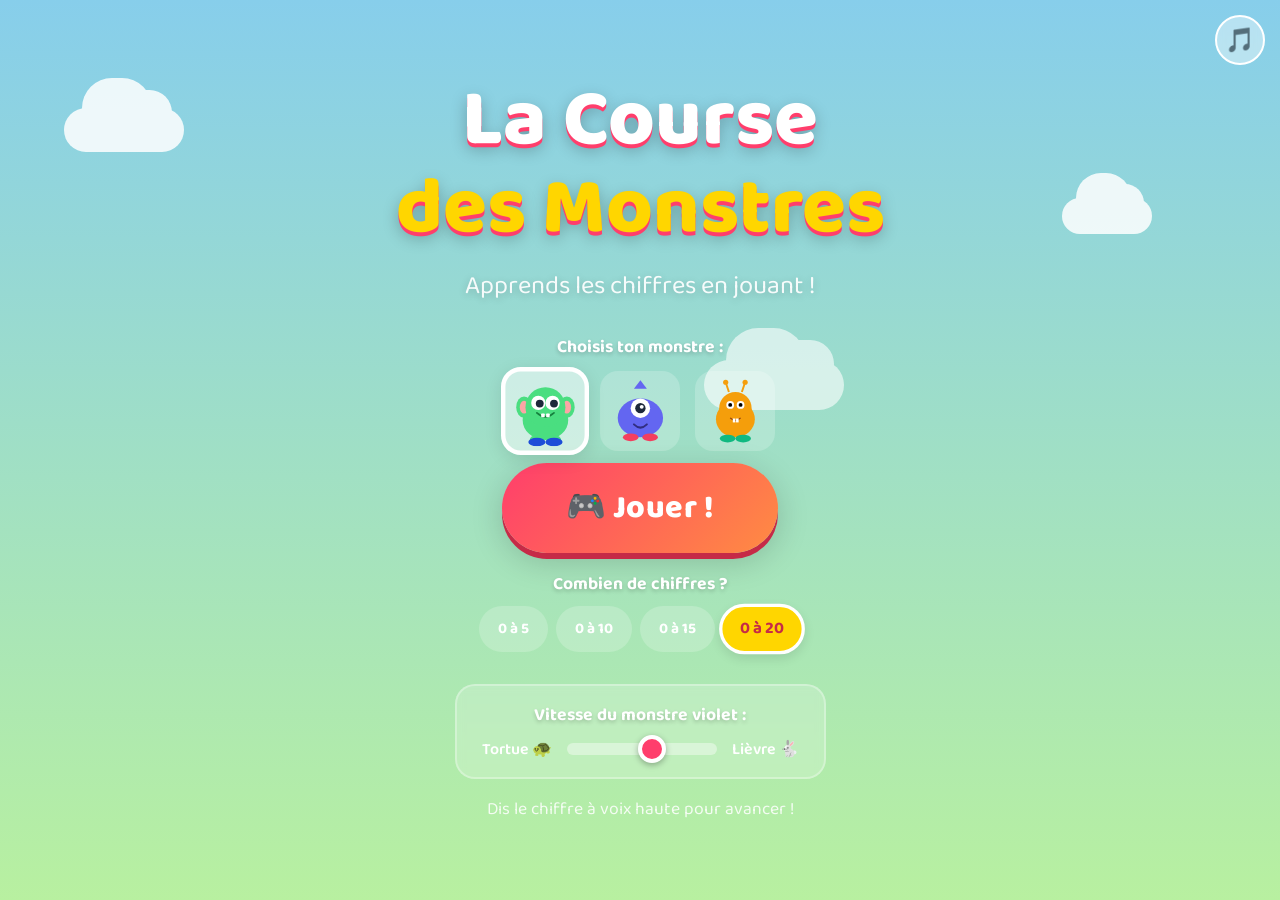
==== index.html @ 8cbc12f3 "Initial commit: Monster Race Game assets" ====
<!DOCTYPE html>
<html lang="fr">
<head>
  <meta charset="UTF-8" />
  <meta name="viewport" content="width=device-width, initial-scale=1.0" />
  <title>La Course des Monstres — Apprends les chiffres !</title>
  <meta name="description" content="Un jeu de course amusant pour apprendre les chiffres de 0 à 20 en parlant !" />
  <link rel="preconnect" href="https://fonts.googleapis.com" />
  <link rel="preconnect" href="https://fonts.gstatic.com" crossorigin />
  <link href="https://fonts.googleapis.com/css2?family=Baloo+2:wght@400;600;800&display=swap" rel="stylesheet" />
  <link rel="stylesheet" href="style.css" />
</head>
<body>

  <div class="portrait-warning">
    <div class="warning-content">
      <div class="rotate-icon">📱</div>
      <p>Tourne ta tablette pour jouer !</p>
    </div>
  </div>

  <button id="btn-music" class="btn-audio-toggle" aria-label="Couper/Activer la musique">🎵</button>

  <!-- ══════════════════ ÉCRAN D'ACCUEIL ══════════════════ -->
  <div id="screen-home" class="screen active">
    <div class="home-bg">
      <div class="cloud cloud-1"></div>
      <div class="cloud cloud-2"></div>
      <div class="cloud cloud-3"></div>
    </div>
    <div class="home-content">
      <h1 class="title-main">La Course<br/><span class="title-accent">des Monstres</span></h1>
      <p class="title-sub">Apprends les chiffres en jouant !</p>
      <div class="character-selection">
        <p class="settings-label">Choisis ton monstre :</p>
        <div class="monster-options">
          <div class="monster-choice active" data-monster="A" id="choice-A"></div>
          <div class="monster-choice" data-monster="C" id="choice-C"></div>
          <div class="monster-choice" data-monster="D" id="choice-D"></div>
          <div class="monster-choice hidden" data-monster="E" id="choice-E"></div>
        </div>
      </div>
      <button id="btn-start" class="btn-primary" aria-label="Commencer le jeu">
        <span>🎮 Jouer !</span>
      </button>

      <div class="level-selection">
        <p class="settings-label">Combien de chiffres ?</p>
        <div class="level-options">
          <button class="level-btn" data-max="5">0 à 5</button>
          <button class="level-btn" data-max="10">0 à 10</button>
          <button class="level-btn" data-max="15">0 à 15</button>
          <button class="level-btn active" data-max="20">0 à 20</button>
          <button id="level-btn-secret" class="level-btn level-btn-special hidden" data-max="50">🌟 Niveau Master (0-50)</button>
        </div>
      </div>

      <div class="settings-zone">
        <p class="settings-label">Vitesse du monstre violet :</p>
        <div class="speed-control">
          <span>Tortue 🐢</span>
          <input type="range" id="input-speed" min="2000" max="8000" step="500" value="4500" dir="rtl">
          <span>Lièvre 🐇</span>
        </div>
      </div>
      
      <p class="hint-text">Dis le chiffre à voix haute pour avancer !</p>
    </div>
  </div>

  <!-- ══════════════════ ÉCRAN DE JEU ══════════════════ -->
  <div id="screen-game" class="screen">

    <!-- Décors arrière-plan -->
    <div class="sky">
      <div class="cloud cloud-game cloud-g1"></div>
      <div class="cloud cloud-game cloud-g2"></div>
      <div class="sun"></div>
    </div>

    <!-- Bande de chiffres 0-20 -->
    <div class="number-zone" aria-live="polite" aria-label="Chiffres de 0 à 20">
      <p class="number-label">Dis ce chiffre !</p>
      <div class="number-strip-wrapper">
        <div id="number-strip" class="number-strip">
          <!-- Les spans 0..20 sont créés par JS -->
        </div>
      </div>
    </div>

    <!-- Feedback visuel -->
    <div id="feedback" class="feedback hidden" aria-live="assertive"></div>

    <!-- Piste de course — JOUEUR (haut) -->
    <div class="track track-player" aria-label="Piste du joueur">
      <div class="track-ground track-ground-player"></div>
      <div class="track-line"></div>
      <div class="finish-flag flag-player">🏁</div>
      <div id="monster-player" class="monster monster-player" role="img" aria-label="Ton monstre">
        <!-- rendu par JS -->
      </div>
    </div>

    <!-- Séparateur herbe -->
    <div class="grass-strip"></div>

    <!-- Piste de course — TIMER (bas) -->
    <div class="track track-timer" aria-label="Piste du timer">
      <div class="track-ground track-ground-timer"></div>
      <div class="track-line"></div>
      <div class="finish-flag flag-timer">🏁</div>
      <div id="monster-timer" class="monster monster-timer" role="img" aria-label="Monstre timer">
        <!-- rendu par JS -->
      </div>
    </div>

    <!-- Bouton micro -->
    <div class="mic-zone">
      <button id="btn-mic" class="btn-mic" aria-label="Appuie et parle !">
        <svg class="mic-icon" viewBox="0 0 24 24" fill="none" xmlns="http://www.w3.org/2000/svg">
          <rect x="9" y="2" width="6" height="11" rx="3" fill="currentColor"/>
          <path d="M5 10a7 7 0 0 0 14 0" stroke="currentColor" stroke-width="2" stroke-linecap="round"/>
          <line x1="12" y1="17" x2="12" y2="21" stroke="currentColor" stroke-width="2" stroke-linecap="round"/>
          <line x1="9" y1="21" x2="15" y2="21" stroke="currentColor" stroke-width="2" stroke-linecap="round"/>
        </svg>
        <span class="mic-label">Parle !</span>
      </button>
      <div id="listening-indicator" class="listening-indicator hidden">
        <span></span><span></span><span></span>
      </div>
    </div>

    <!-- Bouton retour -->
    <button id="btn-back" class="btn-back" aria-label="Retour à l'accueil">← Accueil</button>

  </div>

  <!-- ══════════════════ ÉCRAN VICTOIRE ══════════════════ -->
  <div id="screen-win" class="screen screen-win">
    <div class="win-bg">
      <div class="confetti-container" id="confetti-container"></div>
    </div>
    <div class="win-content">
      <div class="win-monster" id="win-monster-display"></div>
      <h2 class="win-title">🎉 Bravo !</h2>
      <p class="win-score">Tu as dit tous les chiffres !</p>
      <div class="stars-row">⭐⭐⭐</div>
      <button id="btn-replay" class="btn-primary btn-replay" aria-label="Rejouer">Rejouer !</button>
    </div>
  </div>

  <!-- ══════════════════ ÉCRAN DÉFAITE ══════════════════ -->
  <div id="screen-lose" class="screen screen-lose">
    <div class="lose-content">
      <div class="lose-monster" id="lose-monster-display"></div>
      <h2 class="lose-title">Oh non !</h2>
      <p class="lose-text">Le monstre timer est arrivé en premier…<br/>Essaie encore !</p>
      <button id="btn-retry" class="btn-primary btn-retry" aria-label="Réessayer">Réessayer !</button>
    </div>
  </div>

  <script src="game.js"></script>
</body>
</html>
---- style.css ----
/* ═══════════════════════════════════════════
   MONSTER RACE — CSS
   Police : Baloo 2 (Google Fonts)
   Palette : vive, enfantine, accessible
 ═══════════════════════════════════════════ */

*, *::before, *::after { box-sizing: border-box; margin: 0; padding: 0; }

:root {
  --sky-top:   #87CEEB;
  --sky-mid:   #B0E2FF;
  --grass:     #5CB85C;
  --grass-dk:  #4CAF50;
  --ground-p:  #FF8C42;   /* Piste joueur — orange */
  --ground-t:  #A78BFA;   /* Piste timer  — violet */
  --accent:    #FF3E6C;
  --yellow:    #FFD600;
  --white:     #FFFFFF;
  --font:      'Baloo 2', cursive;
  --radius-xl: 32px;
  --shadow:    0 8px 32px rgba(0,0,0,.18);
}

html, body {
  width: 100%; height: 100%; overflow: hidden;
  font-family: var(--font);
  background: var(--sky-top);
  user-select: none;
}

/* ── Écrans ─────────────────────────────── */
.screen {
  position: fixed; inset: 0;
  display: flex; flex-direction: column;
  align-items: center; justify-content: center;
  opacity: 0; pointer-events: none;
  transition: opacity .35s ease;
  will-change: opacity;
}
.screen.active { opacity: 1; pointer-events: all; }

/* ══ ACCUEIL ══════════════════════════════ */
.home-bg {
  position: absolute; inset: 0;
  background: linear-gradient(180deg, #87CEEB 0%, #B8F0A0 100%);
  overflow: hidden;
  z-index: 0;
}

.home-content {
  position: relative; z-index: 2;
  display: flex; flex-direction: column;
  align-items: center; gap: 12px;
  text-align: center;
}

.title-main {
  font-size: clamp(2.4rem, 8vw, 5rem);
  font-weight: 800;
  color: #fff;
  text-shadow: 0 4px 0 #FF3E6C, 0 6px 16px rgba(0,0,0,.25);
  line-height: 1.1;
}
.title-accent { color: #FFD600; }

.title-sub {
  font-size: clamp(1rem, 3.5vw, 1.6rem);
  color: rgba(255,255,255,.92);
  text-shadow: 0 2px 8px rgba(0,0,0,.2);
}

.home-monsters {
  display: flex; gap: 40px;
  align-items: flex-end;
  margin: 8px 0;
}

.monster-preview {
  width: clamp(80px, 18vw, 130px);
  height: clamp(80px, 18vw, 130px);
  animation: bounce-idle 1.6s ease-in-out infinite;
  filter: drop-shadow(0 8px 12px rgba(0,0,0,.2));
}
.monster-preview:nth-child(2) { animation-delay: .8s; }

@keyframes bounce-idle {
  0%, 100% { transform: translateY(0); }
  50%       { transform: translateY(-12px); }
}

/* Boutons */
.btn-primary {
  font-family: var(--font);
  font-size: clamp(1.2rem, 4vw, 2rem);
  font-weight: 800;
  padding: .6em 2em;
  background: linear-gradient(135deg, #FF3E6C, #FF8C42);
  color: #fff;
  border: none; border-radius: 999px;
  cursor: pointer;
  box-shadow: 0 6px 0 #C62A47, var(--shadow);
  transition: transform .1s, box-shadow .1s;
  letter-spacing: .5px;
}
.btn-primary:hover  { transform: translateY(-2px); box-shadow: 0 8px 0 #C62A47, var(--shadow); }
.btn-primary:active { transform: translateY(3px);  box-shadow: 0 3px 0 #C62A47; }

.hint-text {
  color: rgba(255,255,255,.85);
  font-size: clamp(.85rem, 2.5vw, 1.1rem);
  margin-top: 4px;
}

.btn-audio-toggle {
  position: fixed;
  top: 15px;
  right: 15px;
  width: 50px;
  height: 50px;
  background: rgba(255, 255, 255, 0.4);
  backdrop-filter: blur(5px);
  border: 2px solid #fff;
  border-radius: 50%;
  font-size: 1.5rem;
  cursor: pointer;
  z-index: 1000;
  display: flex;
  align-items: center;
  justify-content: center;
  transition: all 0.2s;
}

.btn-audio-toggle:hover {
  background: rgba(255, 255, 255, 0.6);
  transform: scale(1.1);
}

/* Réglages vitesse */
.settings-zone {
  margin-top: 20px;
  background: rgba(255, 255, 255, 0.2);
  padding: 15px 25px;
  border-radius: 20px;
  backdrop-filter: blur(5px);
  border: 2px solid rgba(255, 255, 255, 0.3);
  display: flex;
  flex-direction: column;
  gap: 8px;
  align-items: center;
}

.settings-label {
  color: #fff;
  font-weight: 700;
  font-size: 1.1rem;
  text-shadow: 0 2px 4px rgba(0,0,0,0.2);
}

.speed-control {
  display: flex;
  align-items: center;
  gap: 15px;
  color: #fff;
  font-weight: 600;
}

input[type="range"] {
  -webkit-appearance: none;
  appearance: none;
  width: 150px;
  height: 12px;
  background: rgba(255,255,255,0.4);
  border-radius: 6px;
  outline: none;
  cursor: pointer;
}

input[type="range"]::-webkit-slider-thumb {
  -webkit-appearance: none;
  appearance: none;
  width: 28px;
  height: 28px;
  background: #FF3E6C;
  border: 4px solid #fff;
  border-radius: 50%;
  box-shadow: 0 2px 6px rgba(0,0,0,0.3);
  transition: transform 0.2s;
}

input[type="range"]::-webkit-slider-thumb:hover {
  transform: scale(1.2);
}

/* Sélection personnage */
.character-selection {
  margin-top: 15px;
  display: flex;
  flex-direction: column;
  gap: 10px;
  align-items: center;
}

.monster-options {
  display: flex;
  gap: 15px;
}

.monster-choice {
  width: 80px;
  height: 80px;
  background: rgba(255, 255, 255, 0.2);
  border-radius: 18px;
  display: flex;
  align-items: center;
  justify-content: center;
  cursor: pointer;
  border: 4px solid transparent;
  transition: all 0.2s;
}

.monster-choice:hover {
  background: rgba(255, 255, 255, 0.3);
  transform: scale(1.05);
}

.monster-choice.active {
  background: rgba(255, 255, 255, 0.5);
  border-color: #fff;
  box-shadow: 0 4px 15px rgba(0,0,0,0.1);
  transform: scale(1.1);
}

#choice-E.active {
  background: linear-gradient(135deg, #FFD700, #FF3E6C);
  border-color: #fff;
  box-shadow: 0 0 20px rgba(255, 215, 0, 0.6);
}

.monster-choice svg {
  width: 90%;
  height: 90%;
}

/* Sélection niveau */
.level-selection {
  margin-top: 5px;
  display: flex;
  flex-direction: column;
  gap: 8px;
  align-items: center;
}

.level-options {
  display: flex;
  gap: 8px;
  flex-wrap: wrap;
  justify-content: center;
}

.level-btn {
  font-family: var(--font);
  font-size: 0.95rem;
  font-weight: 700;
  padding: 8px 16px;
  background: rgba(255, 255, 255, 0.2);
  color: #fff;
  border: 3px solid transparent;
  border-radius: 999px;
  cursor: pointer;
  transition: all 0.2s;
}

.level-btn:hover {
  background: rgba(255, 255, 255, 0.3);
  transform: translateY(-2px);
}

.level-btn.active {
  background: #FFD600;
  color: #C62A47;
  border-color: #fff;
  box-shadow: 0 4px 10px rgba(0,0,0,0.1);
  transform: scale(1.1);
}

.level-btn-special {
  background: linear-gradient(135deg, #FFD700, #F39C12);
  border-color: #fff;
  color: #7E22CE;
  animation: special-pulse 2s infinite;
  box-shadow: 0 0 15px rgba(255, 215, 0, 0.5);
}

@keyframes special-pulse {
  0%, 100% { transform: scale(1); box-shadow: 0 0 15px rgba(255, 215, 0, 0.5); }
  50%       { transform: scale(1.05); box-shadow: 0 0 25px rgba(255, 215, 0, 0.8); }
}

.hidden { display: none !important; }

/* ══ JEU ══════════════════════════════════ */
#screen-game {
  background: linear-gradient(180deg, #87CEEB 0%, #7FD8B0 100%);
  justify-content: flex-start;
  padding: 0;
  gap: 0;
}

/* Ciel et déco */
.sky {
  position: absolute; top: 0; left: 0; right: 0;
  height: 38%; z-index: 0; pointer-events: none;
}

.sun {
  position: absolute; top: 12%; right: 8%;
  width: clamp(40px, 8vw, 70px);
  height: clamp(40px, 8vw, 70px);
  background: radial-gradient(circle at 40% 40%, #FFE44D, #FFAE00);
  border-radius: 50%;
  box-shadow: 0 0 30px 10px rgba(255,220,60,.4);
  animation: sun-pulse 3s ease-in-out infinite;
}
@keyframes sun-pulse {
  0%, 100% { box-shadow: 0 0 30px 10px rgba(255,220,60,.4); }
  50%       { box-shadow: 0 0 50px 18px rgba(255,220,60,.6); }
}

/* Nuages */
.cloud {
  position: absolute;
  background: #fff;
  border-radius: 999px;
  opacity: .85;
}
.cloud::before, .cloud::after {
  content: '';
  position: absolute;
  background: inherit;
  border-radius: inherit;
}

/* Nuages accueil */
.cloud-1 { width: 120px; height: 44px; top: 12%; left: 5%; animation: drift 18s linear infinite; }
.cloud-1::before { width: 70px; height: 60px; top: -30px; left: 18px; }
.cloud-1::after  { width: 55px; height: 45px; top: -18px; right: 12px; }
.cloud-2 { width: 90px; height: 36px; top: 22%; right: 10%; animation: drift 24s linear infinite reverse; }
.cloud-2::before { width: 55px; height: 50px; top: -25px; left: 14px; }
.cloud-2::after  { width: 42px; height: 38px; top: -14px; right: 8px; }
.cloud-3 { width: 140px; height: 50px; top: 40%; left: 55%; animation: drift 20s linear infinite; opacity: .6; }
.cloud-3::before { width: 80px; height: 65px; top: -32px; left: 22px; }
.cloud-3::after  { width: 60px; height: 48px; top: -20px; right: 10px; }

/* Nuages jeu */
.cloud-game { animation: drift-game 22s linear infinite; }
.cloud-g1 { width: 110px; height: 40px; top: 5%; left: -10%; opacity: .9; }
.cloud-g1::before { width: 65px; height: 55px; top: -28px; left: 16px; }
.cloud-g1::after  { width: 50px; height: 42px; top: -16px; right: 10px; }
.cloud-g2 { width: 80px; height: 30px; top: 14%; right: -5%; animation-duration: 30s; animation-direction: reverse; opacity: .75; }
.cloud-g2::before { width: 48px; height: 44px; top: -22px; left: 12px; }
.cloud-g2::after  { width: 38px; height: 34px; top: -12px; right: 8px; }

@keyframes drift        { from { transform: translateX(0); } to { transform: translateX(110vw); } }
@keyframes drift-game   { from { transform: translateX(-110%); } to { transform: translateX(110vw); } }

/* Zone chiffres */
.number-zone {
  position: relative; z-index: 10;
  display: flex; flex-direction: column;
  align-items: center;
  width: 100%;
  padding: clamp(6px, 1.5vh, 16px) 0 0;
  gap: 4px;
}

.number-label {
  font-size: clamp(.85rem, 2.5vw, 1.15rem);
  color: rgba(255,255,255,.92);
  font-weight: 700;
  letter-spacing: .5px;
  margin: 0;
  text-shadow: 0 1px 4px rgba(0,0,0,.2);
}

/* Bande scrollable */
.number-strip-wrapper {
  width: 100%;
  overflow: hidden; /* masque le défilement natif */
  position: relative;
}
/* fondu sur les bords */
.number-strip-wrapper::before,
.number-strip-wrapper::after {
  content: '';
  position: absolute; top: 0; bottom: 0; width: 48px;
  z-index: 2; pointer-events: none;
}
.number-strip-wrapper::before {
  left: 0;
  background: linear-gradient(to right, rgba(135,206,235,.85), transparent);
}
.number-strip-wrapper::after {
  right: 0;
  background: linear-gradient(to left, rgba(135,206,235,.85), transparent);
}

.number-strip {
  display: flex;
  align-items: center;
  gap: clamp(6px, 2vw, 20px);
  padding: clamp(10px, 2vh, 20px) 60px;  /* espace pour l'élément actif */
  transition: transform .5s cubic-bezier(.34,1.2,.64,1);
  will-change: transform;
  width: max-content;
}

/* Chaque chiffre */
.num-item {
  font-family: var(--font);
  font-size: clamp(1.4rem, 4.5vw, 2.4rem);
  font-weight: 800;
  color: rgba(255,255,255,.55);
  line-height: 1;
  padding: .15em .35em;
  border-radius: 12px;
  transition:
    font-size .35s cubic-bezier(.34,1.56,.64,1),
    color .25s,
    transform .35s cubic-bezier(.34,1.56,.64,1),
    background .25s,
    box-shadow .25s;
  cursor: default;
  flex-shrink: 0;
  position: relative;
}

/* Chiffre déjà validé */
.num-item.done {
  color: rgba(255,255,255,.75);
  text-decoration: line-through;
  text-decoration-color: rgba(255,255,255,.5);
}

/* Chiffre actif = agrandi + bulle colorée */
.num-item.active {
  font-size: clamp(3.2rem, 12vw, 6rem);
  color: #fff;
  background: linear-gradient(135deg, #FF3E6C, #FF8C42);
  box-shadow:
    0 6px 0 #C62A47,
    0 10px 30px rgba(255,62,108,.45);
  transform: translateY(-6px) scale(1.05);
  border-radius: 20px;
  padding: .12em .3em;
  animation: active-pulse 1.8s ease-in-out infinite;
}
@keyframes active-pulse {
  0%, 100% { box-shadow: 0 6px 0 #C62A47, 0 10px 30px rgba(255,62,108,.45); }
  50%       { box-shadow: 0 6px 0 #C62A47, 0 14px 36px rgba(255,62,108,.7); }
}

/* Feedback */
.feedback {
  position: fixed; top: 50%; left: 50%;
  transform: translate(-50%, -50%) scale(0);
  font-size: clamp(2rem, 10vw, 5rem);
  font-weight: 800;
  padding: .3em .7em;
  border-radius: var(--radius-xl);
  z-index: 100;
  pointer-events: none;
  transition: transform .2s cubic-bezier(.34,1.56,.64,1), opacity .3s;
  opacity: 0;
  text-shadow: 0 2px 8px rgba(0,0,0,.15);
}
.feedback.show {
  transform: translate(-50%, -50%) scale(1);
  opacity: 1;
}
.feedback.correct {
  background: linear-gradient(135deg, #43E97B, #38F9D7);
  color: #fff;
}
.feedback.wrong {
  background: linear-gradient(135deg, #FA709A, #FEE140);
  color: #fff;
}
.feedback.hidden { display: none; }

/* ── Pistes ─────────────────────────────── */
.track {
  position: relative;
  width: 100%;
  height: clamp(80px, 18vh, 130px);
  overflow: hidden;
}

.track-ground {
  position: absolute; inset: 0;
  border-top: 4px solid rgba(255,255,255,.25);
  border-bottom: 4px solid rgba(0,0,0,.1);
}
.track-ground-player { background: #FF8C42; }
.track-ground-timer  { background: #A78BFA; }

.track-line {
  position: absolute;
  top: 50%; left: 0; right: 0;
  height: 4px;
  background: repeating-linear-gradient(
    90deg,
    rgba(255,255,255,.5) 0, rgba(255,255,255,.5) 24px,
    transparent 24px, transparent 48px
  );
  transform: translateY(-50%);
  animation: track-scroll 1.2s linear infinite;
}
@keyframes track-scroll {
  from { background-position: 0 0; }
  to   { background-position: 48px 0; }
}

.finish-flag {
  position: absolute;
  right: 12px; top: 50%;
  transform: translateY(-50%);
  font-size: clamp(1.8rem, 6vw, 2.8rem);
  z-index: 5;
  pointer-events: none;
  filter: drop-shadow(0 2px 4px rgba(0,0,0,.2));
}

/* ── Monstres ───────────────────────────── */
.monster {
  position: absolute;
  bottom: 6px;
  width: clamp(56px, 14vw, 100px);
  height: clamp(56px, 14vw, 100px);
  z-index: 6;
  transition: left .5s cubic-bezier(.34,1.56,.64,1);
  will-change: left;
  filter: drop-shadow(0 4px 8px rgba(0,0,0,.2));
}
.monster svg { width: 100%; height: 100%; }

/* Herbe séparatrice */
.grass-strip {
  width: 100%;
  height: clamp(18px, 4vh, 32px);
  background: linear-gradient(180deg, var(--grass) 0%, var(--grass-dk) 100%);
  position: relative; z-index: 8;
  border-top: 3px solid #fff;
  border-bottom: 3px solid rgba(0,0,0,.1);
  flex-shrink: 0;
}

/* ── Zone micro ─────────────────────────── */
.mic-zone {
  position: relative; z-index: 10;
  display: flex; flex-direction: column;
  align-items: center;
  margin-top: clamp(10px, 2.5vh, 20px);
}

.btn-mic {
  display: flex; flex-direction: column;
  align-items: center; gap: 4px;
  width: clamp(72px, 18vw, 110px);
  height: clamp(72px, 18vw, 110px);
  border-radius: 50%;
  border: 5px solid rgba(255,255,255,.5);
  background: linear-gradient(135deg, #FF3E6C, #FF8C42);
  color: #fff;
  cursor: pointer;
  box-shadow: 0 6px 0 #C62A47, 0 10px 30px rgba(255,62,108,.4);
  transition: transform .1s, box-shadow .1s, background .2s;
  font-family: var(--font);
}
.btn-mic.listening {
  background: linear-gradient(135deg, #43E97B, #38F9D7);
  box-shadow: 0 6px 0 #28A745, 0 10px 30px rgba(67,233,123,.5);
  animation: pulse-mic .8s ease-in-out infinite;
}
@keyframes pulse-mic {
  0%, 100% { transform: scale(1); }
  50%       { transform: scale(1.08); }
}
.btn-mic:hover { transform: translateY(-3px); }
.btn-mic:active { transform: translateY(2px); box-shadow: 0 3px 0 #C62A47; }

.mic-icon { width: clamp(24px, 7vw, 40px); height: clamp(24px, 7vw, 40px); }
.mic-label { font-size: clamp(.7rem, 2.5vw, 1rem); font-weight: 800; letter-spacing: .5px; }

/* Indicateur écoute */
.listening-indicator {
  display: flex; gap: 6px;
  align-items: center;
  margin-top: 8px;
}
.listening-indicator.hidden { display: none; }
.listening-indicator span {
  width: 8px; height: 8px;
  border-radius: 50%;
  background: #43E97B;
  animation: blink-dot 1s ease-in-out infinite;
}
.listening-indicator span:nth-child(2) { animation-delay: .2s; }
.listening-indicator span:nth-child(3) { animation-delay: .4s; }
@keyframes blink-dot {
  0%, 100% { transform: scale(.7); opacity: .5; }
  50%       { transform: scale(1.3); opacity: 1; }
}

/* Bouton retour */
.btn-back {
  position: fixed; top: 12px; left: 12px; z-index: 50;
  font-family: var(--font); font-size: clamp(.75rem, 2.5vw, 1rem);
  font-weight: 600;
  padding: .4em .9em;
  background: rgba(255,255,255,.7);
  border: 2px solid rgba(255,255,255,.9);
  border-radius: 999px;
  cursor: pointer;
  backdrop-filter: blur(6px);
  color: #444;
  transition: background .2s, transform .1s;
}
.btn-back:hover { background: rgba(255,255,255,.95); transform: translateY(-1px); }

/* ══ VICTOIRE ═════════════════════════════ */
.screen-win {
  background: linear-gradient(135deg, #43E97B 0%, #38F9D7 100%);
}
.win-bg {
  position: absolute; inset: 0;
  overflow: hidden; pointer-events: none;
}
.win-content {
  position: relative; z-index: 2;
  display: flex; flex-direction: column;
  align-items: center; gap: 16px;
  text-align: center;
}
.win-monster {
  width: clamp(100px, 25vw, 160px);
  height: clamp(100px, 25vw, 160px);
  animation: bounce-idle 1s ease-in-out infinite;
  filter: drop-shadow(0 8px 16px rgba(0,0,0,.2));
}
.win-title {
  font-size: clamp(2.5rem, 10vw, 5rem);
  font-weight: 800;
  color: #fff;
  text-shadow: 0 4px 0 rgba(0,0,0,.15);
}
.win-score {
  font-size: clamp(1rem, 4vw, 1.8rem);
  color: rgba(255,255,255,.95);
  font-weight: 600;
}
.stars-row { font-size: clamp(1.5rem, 6vw, 3rem); }

/* Confettis */
.confetti-piece {
  position: absolute;
  width: 12px; height: 14px;
  border-radius: 3px;
  animation: confetti-fall linear forwards;
  opacity: 0;
}
@keyframes confetti-fall {
  0%   { transform: translateY(-20px) rotate(0deg); opacity: 1; }
  100% { transform: translateY(110vh) rotate(720deg); opacity: 0; }
}

/* ══ DÉFAITE ═══════════════════════════════ */
.screen-lose {
  background: linear-gradient(135deg, #FA709A, #FEE140);
}
.lose-content {
  display: flex; flex-direction: column;
  align-items: center; gap: 16px;
  text-align: center;
}
.lose-monster {
  width: clamp(100px, 25vw, 160px);
  height: clamp(100px, 25vw, 160px);
  animation: shake-sad 1.5s ease-in-out infinite;
  filter: drop-shadow(0 8px 16px rgba(0,0,0,.2));
}
@keyframes shake-sad {
  0%, 100% { transform: rotate(0deg); }
  20%       { transform: rotate(-8deg); }
  40%       { transform: rotate(8deg); }
  60%       { transform: rotate(-5deg); }
  80%       { transform: rotate(5deg); }
}
.lose-title {
  font-size: clamp(2.5rem, 10vw, 5rem);
  font-weight: 800;
  color: #fff;
  text-shadow: 0 4px 0 rgba(0,0,0,.15);
}
.lose-text {
  font-size: clamp(.9rem, 3.5vw, 1.4rem);
  color: rgba(255,255,255,.95);
  font-weight: 600;
  line-height: 1.5;
}
.btn-retry { background: linear-gradient(135deg, #FA709A, #FEE140); }

/* ══ RESPONSIVE ════════════════════════════ */

/* Alerte Portrait */
.portrait-warning {
  position: fixed;
  inset: 0;
  background: rgba(135, 206, 235, 0.95);
  backdrop-filter: blur(8px);
  z-index: 9999;
  display: none; /* caché par défaut */
  flex-direction: column;
  align-items: center;
  justify-content: center;
  text-align: center;
  color: #fff;
  padding: 20px;
}

@media (orientation: portrait) and (max-width: 1024px) {
  .portrait-warning { display: flex; }
}

.rotate-icon {
  font-size: 5rem;
  margin-bottom: 20px;
  animation: rotate-tablet 2s ease-in-out infinite;
}

@keyframes rotate-tablet {
  0%, 100% { transform: rotate(0deg); }
  50% { transform: rotate(90deg); }
}

.warning-content p {
  font-size: 1.8rem;
  font-weight: 800;
  text-shadow: 0 2px 8px rgba(0,0,0,0.2);
}

@media (max-width: 480px) {
  .number-display { font-size: 5rem; }
  .track { height: 80px; }
  .grass-strip { height: 18px; }
}
@media (min-width: 768px) {
  .track { height: 130px; }
  .grass-strip { height: 32px; }
}
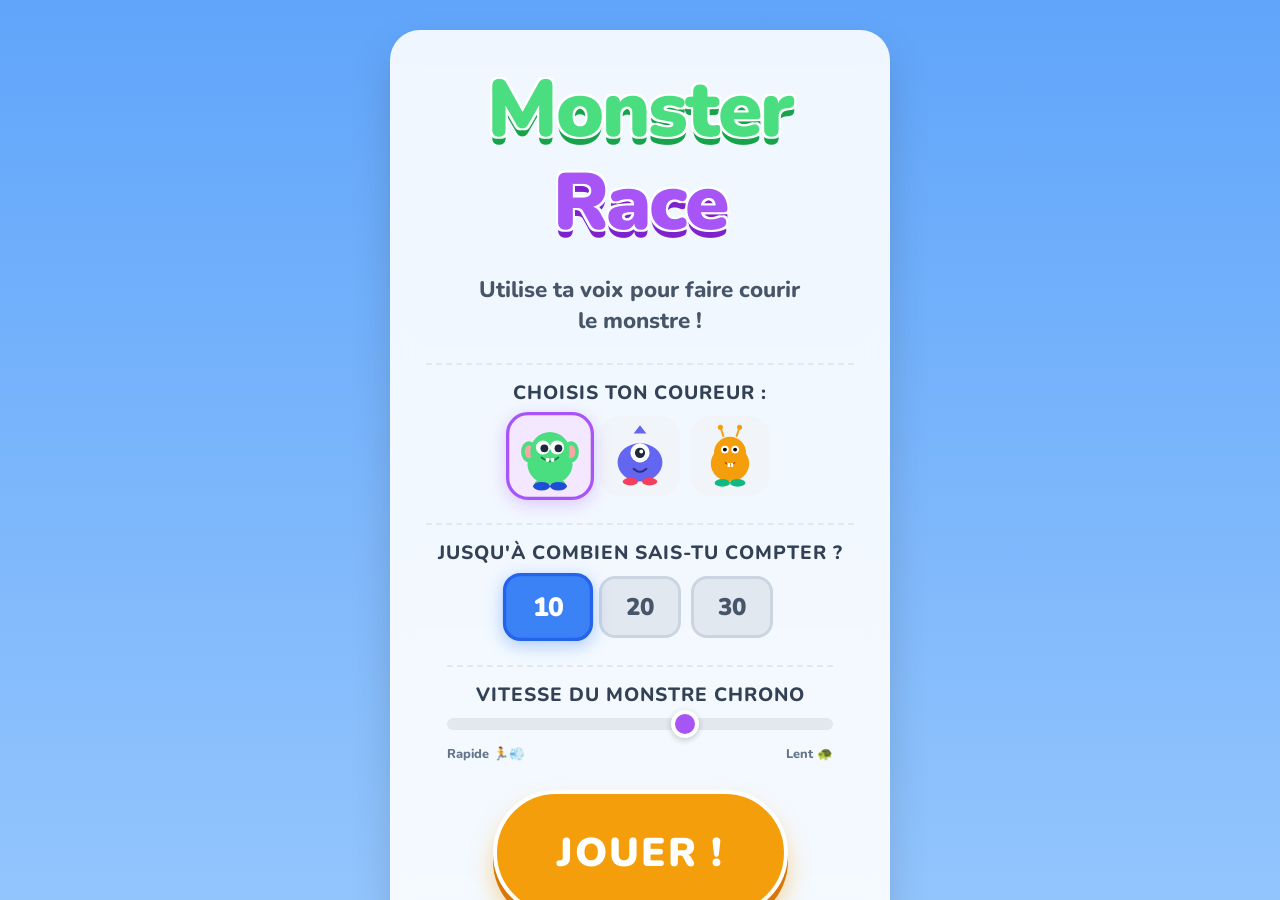
==== commit b4538a57: "Ajout module Apprentissage (Long Press + Interception onResult)" ====
--- a/index.html
+++ b/index.html
@@ -2,120 +2,108 @@
 <html lang="fr">
 <head>
   <meta charset="UTF-8" />
-  <meta name="viewport" content="width=device-width, initial-scale=1.0" />
-  <title>La Course des Monstres — Apprends les chiffres !</title>
-  <meta name="description" content="Un jeu de course amusant pour apprendre les chiffres de 0 à 20 en parlant !" />
-  <link rel="preconnect" href="https://fonts.googleapis.com" />
-  <link rel="preconnect" href="https://fonts.gstatic.com" crossorigin />
-  <link href="https://fonts.googleapis.com/css2?family=Baloo+2:wght@400;600;800&display=swap" rel="stylesheet" />
+  
+  <!-- PWA & Mobile Viewport -->
+  <meta name="viewport" content="width=device-width, initial-scale=1.0, maximum-scale=1.0, user-scalable=no, viewport-fit=cover">
+  <meta name="mobile-web-app-capable" content="yes">
+  <meta name="apple-mobile-web-app-capable" content="yes">
+  <meta name="apple-mobile-web-app-status-bar-style" content="black-translucent">
+  <meta name="theme-color" content="#4ADE80">
+  
+  <title>Monster Race - Math & Voix pour Maternelle</title>
+  
+  <!-- Google Fonts pour un look doux et lisible -->
+  <link href="https://fonts.googleapis.com/css2?family=Nunito:wght@600;800;900&display=swap" rel="stylesheet">
+  
   <link rel="stylesheet" href="style.css" />
 </head>
 <body>
 
-  <div class="portrait-warning">
-    <div class="warning-content">
-      <div class="rotate-icon">📱</div>
-      <p>Tourne ta tablette pour jouer !</p>
-    </div>
-  </div>
+  <!-- ══════════════════ ÉCRAN D'ACCUEIL ══════════════════ -->
+  <div id="screen-home" class="screen screen-home active">
+    <!-- Décor de fond -->
+    <div class="clouds"></div>
+    <div class="clouds cloud-2"></div>
+    
+    <div class="home-panel">
+      <h1 class="logo-title">
+        <span class="logo-text">Monster</span> 
+        <span class="logo-text accent">Race</span>
+      </h1>
+      <p class="subtitle">Utilise ta voix pour faire courir le monstre !</p>
 
-  <button id="btn-music" class="btn-audio-toggle" aria-label="Couper/Activer la musique">🎵</button>
-
-  <!-- ══════════════════ ÉCRAN D'ACCUEIL ══════════════════ -->
-  <div id="screen-home" class="screen active">
-    <div class="home-bg">
-      <div class="cloud cloud-1"></div>
-      <div class="cloud cloud-2"></div>
-      <div class="cloud cloud-3"></div>
-    </div>
-    <div class="home-content">
-      <h1 class="title-main">La Course<br/><span class="title-accent">des Monstres</span></h1>
-      <p class="title-sub">Apprends les chiffres en jouant !</p>
-      <div class="character-selection">
-        <p class="settings-label">Choisis ton monstre :</p>
-        <div class="monster-options">
+      <!-- Section: Choix du personnage -->
+      <div class="config-section">
+        <div class="config-title">Choisis ton coureur :</div>
+        <div class="monster-choices">
           <div class="monster-choice active" data-monster="A" id="choice-A"></div>
           <div class="monster-choice" data-monster="C" id="choice-C"></div>
           <div class="monster-choice" data-monster="D" id="choice-D"></div>
-          <div class="monster-choice hidden" data-monster="E" id="choice-E"></div>
-        </div>
-      </div>
-      <button id="btn-start" class="btn-primary" aria-label="Commencer le jeu">
-        <span>🎮 Jouer !</span>
-      </button>
-
-      <div class="level-selection">
-        <p class="settings-label">Combien de chiffres ?</p>
-        <div class="level-options">
-          <button class="level-btn" data-max="5">0 à 5</button>
-          <button class="level-btn" data-max="10">0 à 10</button>
-          <button class="level-btn" data-max="15">0 à 15</button>
-          <button class="level-btn active" data-max="20">0 à 20</button>
-          <button id="level-btn-secret" class="level-btn level-btn-special hidden" data-max="50">🌟 Niveau Master (0-50)</button>
+          <div class="monster-choice hidden" data-monster="E" id="choice-E" title="Légendaire !"></div>
         </div>
       </div>
 
-      <div class="settings-zone">
-        <p class="settings-label">Vitesse du monstre violet :</p>
-        <div class="speed-control">
-          <span>Tortue 🐢</span>
-          <input type="range" id="input-speed" min="2000" max="8000" step="500" value="4500" dir="rtl">
-          <span>Lièvre 🐇</span>
+      <!-- Section: Difficulté -->
+      <div class="config-section">
+        <div class="config-title">Jusqu'à combien sais-tu compter ?</div>
+        <div class="level-selector">
+          <button class="level-btn active" data-max="10">10</button>
+          <button class="level-btn" data-max="20">20</button>
+          <button class="level-btn" data-max="30">30</button>
+          <button class="level-btn hidden" id="level-btn-secret" data-max="50" title="Master Level !">👑 50</button>
         </div>
       </div>
-      
-      <p class="hint-text">Dis le chiffre à voix haute pour avancer !</p>
+
+      <!-- Section: Vitesse du chrono -->
+      <div class="config-section slider-section">
+        <div class="config-title">
+          Vitesse du monstre chrono
+        </div>
+        <input type="range" id="input-speed" min="2000" max="6000" step="500" value="4500" class="speed-slider" title="Plus le curseur est à gauche, plus le chrono va vite !">
+        <div class="speed-labels">
+          <span>Rapide 🏃💨</span>
+          <span>Lent 🐢</span>
+        </div>
+      </div>
+
+      <button id="btn-start" class="btn-primary pulse">Jouer !</button>
     </div>
   </div>
 
   <!-- ══════════════════ ÉCRAN DE JEU ══════════════════ -->
-  <div id="screen-game" class="screen">
+  <div id="screen-game" class="screen screen-game">
+    
+    <!-- Zone Piste (Monstres) -->
+    <div class="track-area">
+      <!-- Chemin du drapeau (décoration) -->
+      <div class="finish-line">
+        <div class="flag">🏁</div>
+      </div>
 
-    <!-- Décors arrière-plan -->
-    <div class="sky">
-      <div class="cloud cloud-game cloud-g1"></div>
-      <div class="cloud cloud-game cloud-g2"></div>
-      <div class="sun"></div>
-    </div>
+      <div class="track track-player">
+        <!-- SVG Monstre Joueur inséré en JS -->
+        <div id="monster-player" class="monster-player"></div>
+      </div>
 
-    <!-- Bande de chiffres 0-20 -->
-    <div class="number-zone" aria-live="polite" aria-label="Chiffres de 0 à 20">
-      <p class="number-label">Dis ce chiffre !</p>
+      <!-- Zone bande de chiffres au centre -->
       <div class="number-strip-wrapper">
         <div id="number-strip" class="number-strip">
-          <!-- Les spans 0..20 sont créés par JS -->
+          <!-- Spans générés par JS -->
         </div>
+      </div>
+
+      <div class="track track-timer">
+        <!-- SVG Monstre Timer inséré en JS -->
+        <div id="monster-timer" class="monster-timer"></div>
       </div>
     </div>
 
-    <!-- Feedback visuel -->
-    <div id="feedback" class="feedback hidden" aria-live="assertive"></div>
-
-    <!-- Piste de course — JOUEUR (haut) -->
-    <div class="track track-player" aria-label="Piste du joueur">
-      <div class="track-ground track-ground-player"></div>
-      <div class="track-line"></div>
-      <div class="finish-flag flag-player">🏁</div>
-      <div id="monster-player" class="monster monster-player" role="img" aria-label="Ton monstre">
-        <!-- rendu par JS -->
-      </div>
-    </div>
-
-    <!-- Séparateur herbe -->
-    <div class="grass-strip"></div>
-
-    <!-- Piste de course — TIMER (bas) -->
-    <div class="track track-timer" aria-label="Piste du timer">
-      <div class="track-ground track-ground-timer"></div>
-      <div class="track-line"></div>
-      <div class="finish-flag flag-timer">🏁</div>
-      <div id="monster-timer" class="monster monster-timer" role="img" aria-label="Monstre timer">
-        <!-- rendu par JS -->
-      </div>
-    </div>
-
-    <!-- Bouton micro -->
-    <div class="mic-zone">
+    <!-- Zone Feedback & Contrôles -->
+    <div class="control-area">
+      <!-- Message : Bravo / Essaie encore -->
+      <div id="feedback" class="feedback hidden">Bravo !</div>
+      
+      <!-- Bouton Micro -->
       <button id="btn-mic" class="btn-mic" aria-label="Appuie et parle !">
         <svg class="mic-icon" viewBox="0 0 24 24" fill="none" xmlns="http://www.w3.org/2000/svg">
           <rect x="9" y="2" width="6" height="11" rx="3" fill="currentColor"/>
@@ -133,6 +121,11 @@
     <!-- Bouton retour -->
     <button id="btn-back" class="btn-back" aria-label="Retour à l'accueil">← Accueil</button>
 
+    <!-- Bouton Apprentissage -->
+    <button id="btn-learn" class="btn-learn" aria-label="Ajouter une prononciation">
+      <span class="learn-icon">🎓</span>
+      <div class="learn-progress"></div>
+    </button>
   </div>
 
   <!-- ══════════════════ ÉCRAN VICTOIRE ══════════════════ -->
@@ -141,24 +134,23 @@
       <div class="confetti-container" id="confetti-container"></div>
     </div>
     <div class="win-content">
-      <div class="win-monster" id="win-monster-display"></div>
-      <h2 class="win-title">🎉 Bravo !</h2>
-      <p class="win-score">Tu as dit tous les chiffres !</p>
-      <div class="stars-row">⭐⭐⭐</div>
-      <button id="btn-replay" class="btn-primary btn-replay" aria-label="Rejouer">Rejouer !</button>
+      <div id="win-monster-display" class="win-monster"></div>
+      <h2 class="win-title">GAGNÉ !</h2>
+      <p class="win-score">Tu es un champion des chiffres !</p>
+      <button id="btn-replay" class="btn-primary">Rejouer</button>
     </div>
   </div>
 
   <!-- ══════════════════ ÉCRAN DÉFAITE ══════════════════ -->
   <div id="screen-lose" class="screen screen-lose">
     <div class="lose-content">
-      <div class="lose-monster" id="lose-monster-display"></div>
-      <h2 class="lose-title">Oh non !</h2>
-      <p class="lose-text">Le monstre timer est arrivé en premier…<br/>Essaie encore !</p>
-      <button id="btn-retry" class="btn-primary btn-retry" aria-label="Réessayer">Réessayer !</button>
+      <div id="lose-monster-display" class="win-monster lose-monster"></div>
+      <h2 class="lose-title">Oups...</h2>
+      <p class="win-score">Le requin violet t'a rattrapé !</p>
+      <button id="btn-retry" class="btn-primary">Réessayer</button>
     </div>
   </div>
 
   <script src="game.js"></script>
 </body>
-</html>+</html>
--- a/style.css
+++ b/style.css
@@ -1,573 +1,481 @@
 /* ═══════════════════════════════════════════
-   MONSTER RACE — CSS
-   Police : Baloo 2 (Google Fonts)
-   Palette : vive, enfantine, accessible
+   MONSTER RACE — CSS (Mobile-First Maternelle)
+   - Layout vertical
+   - Grosses typos, contrastes forts
+   - Adaptatif pwa / encoche
  ═══════════════════════════════════════════ */
 
-*, *::before, *::after { box-sizing: border-box; margin: 0; padding: 0; }
-
-:root {
-  --sky-top:   #87CEEB;
-  --sky-mid:   #B0E2FF;
-  --grass:     #5CB85C;
-  --grass-dk:  #4CAF50;
-  --ground-p:  #FF8C42;   /* Piste joueur — orange */
-  --ground-t:  #A78BFA;   /* Piste timer  — violet */
-  --accent:    #FF3E6C;
-  --yellow:    #FFD600;
-  --white:     #FFFFFF;
-  --font:      'Baloo 2', cursive;
-  --radius-xl: 32px;
-  --shadow:    0 8px 32px rgba(0,0,0,.18);
-}
-
-html, body {
-  width: 100%; height: 100%; overflow: hidden;
+ :root {
+  --font: 'Nunito', sans-serif;
+  
+  --bg-sky: #60A5FA;
+  --bg-sky-light: #93C5FD;
+  
+  --track-color: rgba(255,255,255,0.25);
+  --track-border: rgba(255,255,255,0.6);
+  
+  --safe-top: env(safe-area-inset-top, 0px);
+  --safe-bottom: env(safe-area-inset-bottom, 0px);
+}
+
+* { box-sizing: border-box; margin: 0; padding: 0; }
+
+body {
   font-family: var(--font);
-  background: var(--sky-top);
+  background: var(--bg-sky);
+  /* Suppression du height: 100vh pour utiliser min-height avec la gestion PWA/Mobile */
+  min-height: 100vh; 
+  /* Pour iOS web app */
+  min-height: -webkit-fill-available;
+  overflow: hidden; /* Empêche le rebond élastique sur iOS */
+  color: #1E293B;
+  touch-action: none; /* Empêche pinch/zoom sur tout le body */
+  position: fixed; inset: 0;
+}
+
+html {
+  height: -webkit-fill-available;
+}
+
+/* Base "écrans", chaque page du jeu est un screen */
+.screen {
+  position: absolute; inset: 0;
+  display: flex; flex-direction: column;
+  background: var(--bg-sky);
+  transition: opacity 0.3s ease, visibility 0.3s ease;
+  opacity: 0; visibility: hidden;
+  z-index: 1;
+}
+
+.screen.active {
+  opacity: 1; visibility: visible;
+  z-index: 10;
+}
+
+/* ══ BOUTONS COMMUNS ══════════════════════ */
+.btn-primary {
+  background: #F59E0B;
+  color: #fff;
+  border: 4px solid #fff;
+  padding: .8em 1.5em;
+  font-size: clamp(1.5rem, 5vw, 2.5rem);
+  font-weight: 900;
+  border-radius: 999px;
+  cursor: pointer;
+  box-shadow: 0 8px 0 #D97706, 0 15px 25px rgba(245,158,11,.4);
+  transition: transform 0.1s, box-shadow 0.1s;
   user-select: none;
-}
-
-/* ── Écrans ─────────────────────────────── */
-.screen {
-  position: fixed; inset: 0;
+  font-family: var(--font);
+  text-transform: uppercase;
+  letter-spacing: 2px;
+  touch-action: manipulation;
+}
+.btn-primary:active {
+  transform: translateY(6px);
+  box-shadow: 0 2px 0 #D97706;
+}
+.pulse {
+  animation: pulse-btn 2s infinite;
+}
+@keyframes pulse-btn {
+  0%, 100% { transform: scale(1); }
+  50% { transform: scale(1.05); }
+}
+
+
+/* ══ ÉCRAN ACCUEIL ════════════════════════ */
+.screen-home {
+  background: linear-gradient(180deg, var(--bg-sky) 0%, var(--bg-sky-light) 100%);
+  align-items: center;
+  justify-content: flex-start;
+  overflow-y: auto;
+  overflow-x: hidden;
+  /* Permet de scroller si l'écran est vraiment très petit en hauteur */
+  touch-action: auto; 
+  padding-top: max(30px, var(--safe-top));
+  padding-bottom: max(30px, var(--safe-bottom));
+}
+
+.home-panel {
+  position: relative;
+  z-index: 2;
   display: flex; flex-direction: column;
-  align-items: center; justify-content: center;
-  opacity: 0; pointer-events: none;
-  transition: opacity .35s ease;
-  will-change: opacity;
-}
-.screen.active { opacity: 1; pointer-events: all; }
-
-/* ══ ACCUEIL ══════════════════════════════ */
-.home-bg {
-  position: absolute; inset: 0;
-  background: linear-gradient(180deg, #87CEEB 0%, #B8F0A0 100%);
-  overflow: hidden;
-  z-index: 0;
-}
-
-.home-content {
-  position: relative; z-index: 2;
+  align-items: center; gap: clamp(15px, 3vh, 30px);
+  width: 90%; max-width: 500px;
+  background: rgba(255,255,255,0.9);
+  padding: clamp(20px, 4vh, 40px);
+  border-radius: 30px;
+  box-shadow: 0 20px 40px rgba(0,0,0,0.15);
+  backdrop-filter: blur(10px);
+  /* Animation d'entrée */
+  transform: translateY(20px);
+  animation: float-up 0.6s cubic-bezier(0.34, 1.56, 0.64, 1) forwards;
+}
+
+@keyframes float-up {
+  to { transform: translateY(0); opacity: 1; }
+}
+
+.logo-title {
+  text-align: center;
+  line-height: 1.1;
+  display: flex;
+  flex-direction: column;
+  gap: 5px;
+}
+.logo-title .logo-text {
+  font-size: clamp(3rem, 12vw, 5rem);
+  font-weight: 900;
+  color: #4ADE80;
+  text-shadow: 
+    -2px -2px 0 #fff, 2px -2px 0 #fff, 
+    -2px 2px 0 #fff, 2px 2px 0 #fff,
+    0 8px 0 #16A34A;
+  letter-spacing: -2px;
+}
+.logo-title .logo-text.accent {
+  color: #A855F7;
+  text-shadow: 
+    -2px -2px 0 #fff, 2px -2px 0 #fff, 
+    -2px 2px 0 #fff, 2px 2px 0 #fff,
+    0 8px 0 #7E22CE;
+}
+
+.subtitle {
+  font-size: clamp(1rem, 4vw, 1.4rem);
+  color: #475569;
+  font-weight: 800;
+  text-align: center;
+  max-width: 80%;
+}
+
+/* Sections de config (monstre, niveau, vitesse) */
+.config-section {
   display: flex; flex-direction: column;
-  align-items: center; gap: 12px;
-  text-align: center;
-}
-
-.title-main {
-  font-size: clamp(2.4rem, 8vw, 5rem);
+  align-items: center; gap: 10px;
+  width: 100%;
+  padding-top: 15px;
+  border-top: 2px dashed #E2E8F0;
+}
+
+.config-title {
+  font-size: clamp(1rem, 3.5vw, 1.2rem);
   font-weight: 800;
+  color: #334155;
+  text-transform: uppercase;
+  letter-spacing: 1px;
+}
+
+/* Choix Monstre */
+.monster-choices {
+  display: flex; gap: 10px; justify-content: center;
+  flex-wrap: wrap;
+}
+.monster-choice {
+  width: clamp(60px, 15vw, 80px);
+  height: clamp(60px, 15vw, 80px);
+  border-radius: 20px;
+  background: #F1F5F9;
+  border: 3px solid transparent;
+  cursor: pointer;
+  transition: transform 0.2s, border-color 0.2s, background 0.2s;
+  display: flex; align-items: center; justify-content: center;
+  touch-action: manipulation;
+}
+.monster-choice.hidden { display: none !important; }
+.monster-choice:hover { transform: scale(1.1); background: #E2E8F0; }
+.monster-choice.active {
+  border-color: #A855F7;
+  background: #F3E8FF;
+  transform: scale(1.1);
+  box-shadow: 0 4px 15px rgba(168,85,247,0.3);
+}
+
+/* Niveaux */
+.level-selector {
+  display: flex; gap: 10px; justify-content: center;
+  flex-wrap: wrap;
+}
+.level-btn {
+  background: #E2E8F0;
+  border: 3px solid #CBD5E1;
+  color: #475569;
+  font-size: clamp(1.2rem, 4vw, 1.5rem);
+  font-weight: 900;
+  border-radius: 16px;
+  padding: .5em 1em;
+  cursor: pointer;
+  transition: all 0.2s;
+  font-family: var(--font);
+  touch-action: manipulation;
+}
+.level-btn.hidden { display: none !important; }
+.level-btn:hover { background: #CBD5E1; }
+.level-btn.active {
+  background: #3B82F6;
+  border-color: #2563EB;
   color: #fff;
-  text-shadow: 0 4px 0 #FF3E6C, 0 6px 16px rgba(0,0,0,.25);
-  line-height: 1.1;
-}
-.title-accent { color: #FFD600; }
-
-.title-sub {
-  font-size: clamp(1rem, 3.5vw, 1.6rem);
-  color: rgba(255,255,255,.92);
-  text-shadow: 0 2px 8px rgba(0,0,0,.2);
-}
-
-.home-monsters {
-  display: flex; gap: 40px;
-  align-items: flex-end;
-  margin: 8px 0;
-}
-
-.monster-preview {
-  width: clamp(80px, 18vw, 130px);
-  height: clamp(80px, 18vw, 130px);
-  animation: bounce-idle 1.6s ease-in-out infinite;
-  filter: drop-shadow(0 8px 12px rgba(0,0,0,.2));
-}
-.monster-preview:nth-child(2) { animation-delay: .8s; }
-
-@keyframes bounce-idle {
-  0%, 100% { transform: translateY(0); }
-  50%       { transform: translateY(-12px); }
-}
-
-/* Boutons */
-.btn-primary {
-  font-family: var(--font);
-  font-size: clamp(1.2rem, 4vw, 2rem);
-  font-weight: 800;
-  padding: .6em 2em;
-  background: linear-gradient(135deg, #FF3E6C, #FF8C42);
+  transform: scale(1.1);
+  box-shadow: 0 4px 15px rgba(59,130,246,0.4);
+}
+#level-btn-secret {
+  background: linear-gradient(135deg, #FCD34D, #F59E0B);
+  border-color: #B45309;
   color: #fff;
-  border: none; border-radius: 999px;
+}
+#level-btn-secret.active {
+  background: linear-gradient(135deg, #F59E0B, #EA580C);
+}
+
+/* Slider vitesse */
+.slider-section {
+  width: 90%;
+}
+.speed-slider {
+  -webkit-appearance: none;
+  width: 100%;
+  height: 12px;
+  background: #E2E8F0;
+  border-radius: 6px;
+  outline: none;
+}
+.speed-slider::-webkit-slider-thumb {
+  -webkit-appearance: none;
+  width: 28px;
+  height: 28px;
+  border-radius: 50%;
+  background: #A855F7;
   cursor: pointer;
-  box-shadow: 0 6px 0 #C62A47, var(--shadow);
-  transition: transform .1s, box-shadow .1s;
-  letter-spacing: .5px;
-}
-.btn-primary:hover  { transform: translateY(-2px); box-shadow: 0 8px 0 #C62A47, var(--shadow); }
-.btn-primary:active { transform: translateY(3px);  box-shadow: 0 3px 0 #C62A47; }
-
-.hint-text {
-  color: rgba(255,255,255,.85);
-  font-size: clamp(.85rem, 2.5vw, 1.1rem);
-  margin-top: 4px;
-}
-
-.btn-audio-toggle {
-  position: fixed;
-  top: 15px;
-  right: 15px;
-  width: 50px;
-  height: 50px;
-  background: rgba(255, 255, 255, 0.4);
-  backdrop-filter: blur(5px);
-  border: 2px solid #fff;
-  border-radius: 50%;
-  font-size: 1.5rem;
-  cursor: pointer;
-  z-index: 1000;
+  border: 4px solid #fff;
+  box-shadow: 0 2px 6px rgba(0,0,0,0.2);
+  transition: transform 0.1s;
+}
+.speed-slider::-webkit-slider-thumb:active { transform: scale(1.2); }
+.speed-labels {
+  display: flex; justify-content: space-between; width: 100%;
+  font-size: 0.8rem; font-weight: 800; color: #64748B;
+  margin-top: 5px;
+}
+
+
+/* Nuages décoratifs en CSS */
+.clouds {
+  position: absolute; top: 10%; left: -200px;
+  width: 150px; height: 50px;
+  background: #fff;
+  border-radius: 50px;
+  opacity: 0.6;
+  animation: moveCloud 30s linear infinite;
+}
+.clouds::before, .clouds::after {
+  content: ''; position: absolute; background: #fff; border-radius: 50%;
+}
+.clouds::before { width: 60px; height: 60px; top: -25px; left: 20px; }
+.clouds::after { width: 80px; height: 80px; top: -35px; right: 20px; }
+.cloud-2 {
+  top: 40%; left: -300px; transform: scale(0.7);
+  animation: moveCloud 45s linear infinite 10s;
+}
+@keyframes moveCloud { to { left: 110vw; } }
+
+
+/* ══ ÉCRAN JEU (LAYOUT MOBILE FIRST) ═════ */
+.screen-game {
+  display: flex;
+  flex-direction: column;
+  padding-top: var(--safe-top);
+  padding-bottom: var(--safe-bottom);
+}
+
+/*
+  Architecture de l'écran de jeu:
+  - top: Zone piste (monstres + chiffres). Représente ~60-65% de la hauteur.
+  - bottom: Zone contrôles (micro + feedback). Représente ~35-40% de la hauteur.
+*/
+
+.track-area {
+  flex: 1; 
+  display: flex;
+  flex-direction: column;
+  justify-content: center;
+  position: relative;
+  /* Espacement autour des pistes */
+  padding: 20px 0; 
+  background: url('data:image/svg+xml;utf8,<svg width="100" height="100" viewBox="0 0 100 100" xmlns="http://www.w3.org/2000/svg"><path d="M0,50 Q25,30 50,50 T100,50" fill="none" stroke="rgba(255,255,255,0.15)" stroke-width="2"/></svg>') repeat-x center center / 150px;
+}
+
+/* Ligne d'arrivée décorative */
+.finish-line {
+  position: absolute;
+  right: 5%;
+  top: 10%; bottom: 10%;
+  width: 8px;
+  background: repeating-linear-gradient(45deg, #fff, #fff 10px, #1E293B 10px, #1E293B 20px);
+  border-radius: 4px;
+  opacity: 0.6;
+}
+.flag {
+  position: absolute;
+  top: -20px; left: -10px;
+  font-size: 2rem;
+  filter: drop-shadow(0 2px 4px rgba(0,0,0,0.3));
+}
+
+.track {
+  position: relative;
+  height: clamp(60px, 12vh, 100px);
+  width: 100%;
+  margin: 10px 0;
+  background: var(--track-color);
+  border-top: 3px solid var(--track-border);
+  border-bottom: 3px solid var(--track-border);
+  /* Effet d'herbe/piste */
+  box-shadow: inset 0 5px 15px rgba(0,0,0,0.05);
+}
+
+.track-timer {
+  background: rgba(168,85,247,0.15);
+  border-color: rgba(168,85,247,0.4);
+}
+
+/* Conteneurs pour les monstres */
+.monster-player, .monster-timer {
+  position: absolute;
+  /* Centrage vertical sur la piste : utilise translateY(-50%) */
+  top: 50%;
+  transform: translateY(-50%);
+  left: 5%; /* Géré par JS */
+  /* Taille relative à la piste pour ne pas déborder */
+  height: 120%; 
+  transition: left 0.4s cubic-bezier(0.34, 1.56, 0.64, 1);
   display: flex;
   align-items: center;
   justify-content: center;
-  transition: all 0.2s;
-}
-
-.btn-audio-toggle:hover {
-  background: rgba(255, 255, 255, 0.6);
-  transform: scale(1.1);
-}
-
-/* Réglages vitesse */
-.settings-zone {
-  margin-top: 20px;
-  background: rgba(255, 255, 255, 0.2);
-  padding: 15px 25px;
-  border-radius: 20px;
-  backdrop-filter: blur(5px);
-  border: 2px solid rgba(255, 255, 255, 0.3);
-  display: flex;
-  flex-direction: column;
-  gap: 8px;
-  align-items: center;
-}
-
-.settings-label {
-  color: #fff;
-  font-weight: 700;
-  font-size: 1.1rem;
-  text-shadow: 0 2px 4px rgba(0,0,0,0.2);
-}
-
-.speed-control {
-  display: flex;
-  align-items: center;
-  gap: 15px;
-  color: #fff;
-  font-weight: 600;
-}
-
-input[type="range"] {
-  -webkit-appearance: none;
-  appearance: none;
-  width: 150px;
-  height: 12px;
-  background: rgba(255,255,255,0.4);
-  border-radius: 6px;
-  outline: none;
-  cursor: pointer;
-}
-
-input[type="range"]::-webkit-slider-thumb {
-  -webkit-appearance: none;
-  appearance: none;
-  width: 28px;
-  height: 28px;
-  background: #FF3E6C;
-  border: 4px solid #fff;
-  border-radius: 50%;
-  box-shadow: 0 2px 6px rgba(0,0,0,0.3);
-  transition: transform 0.2s;
-}
-
-input[type="range"]::-webkit-slider-thumb:hover {
-  transform: scale(1.2);
-}
-
-/* Sélection personnage */
-.character-selection {
-  margin-top: 15px;
-  display: flex;
-  flex-direction: column;
-  gap: 10px;
-  align-items: center;
-}
-
-.monster-options {
-  display: flex;
-  gap: 15px;
-}
-
-.monster-choice {
-  width: 80px;
-  height: 80px;
-  background: rgba(255, 255, 255, 0.2);
-  border-radius: 18px;
-  display: flex;
-  align-items: center;
-  justify-content: center;
-  cursor: pointer;
-  border: 4px solid transparent;
-  transition: all 0.2s;
-}
-
-.monster-choice:hover {
-  background: rgba(255, 255, 255, 0.3);
-  transform: scale(1.05);
-}
-
-.monster-choice.active {
-  background: rgba(255, 255, 255, 0.5);
-  border-color: #fff;
-  box-shadow: 0 4px 15px rgba(0,0,0,0.1);
-  transform: scale(1.1);
-}
-
-#choice-E.active {
-  background: linear-gradient(135deg, #FFD700, #FF3E6C);
-  border-color: #fff;
-  box-shadow: 0 0 20px rgba(255, 215, 0, 0.6);
-}
-
-.monster-choice svg {
-  width: 90%;
-  height: 90%;
-}
-
-/* Sélection niveau */
-.level-selection {
-  margin-top: 5px;
-  display: flex;
-  flex-direction: column;
-  gap: 8px;
-  align-items: center;
-}
-
-.level-options {
-  display: flex;
-  gap: 8px;
-  flex-wrap: wrap;
-  justify-content: center;
-}
-
-.level-btn {
-  font-family: var(--font);
-  font-size: 0.95rem;
-  font-weight: 700;
-  padding: 8px 16px;
-  background: rgba(255, 255, 255, 0.2);
-  color: #fff;
-  border: 3px solid transparent;
-  border-radius: 999px;
-  cursor: pointer;
-  transition: all 0.2s;
-}
-
-.level-btn:hover {
-  background: rgba(255, 255, 255, 0.3);
-  transform: translateY(-2px);
-}
-
-.level-btn.active {
-  background: #FFD600;
-  color: #C62A47;
-  border-color: #fff;
-  box-shadow: 0 4px 10px rgba(0,0,0,0.1);
-  transform: scale(1.1);
-}
-
-.level-btn-special {
-  background: linear-gradient(135deg, #FFD700, #F39C12);
-  border-color: #fff;
-  color: #7E22CE;
-  animation: special-pulse 2s infinite;
-  box-shadow: 0 0 15px rgba(255, 215, 0, 0.5);
-}
-
-@keyframes special-pulse {
-  0%, 100% { transform: scale(1); box-shadow: 0 0 15px rgba(255, 215, 0, 0.5); }
-  50%       { transform: scale(1.05); box-shadow: 0 0 25px rgba(255, 215, 0, 0.8); }
-}
-
-.hidden { display: none !important; }
-
-/* ══ JEU ══════════════════════════════════ */
-#screen-game {
-  background: linear-gradient(180deg, #87CEEB 0%, #7FD8B0 100%);
-  justify-content: flex-start;
-  padding: 0;
-  gap: 0;
-}
-
-/* Ciel et déco */
-.sky {
-  position: absolute; top: 0; left: 0; right: 0;
-  height: 38%; z-index: 0; pointer-events: none;
-}
-
-.sun {
-  position: absolute; top: 12%; right: 8%;
-  width: clamp(40px, 8vw, 70px);
-  height: clamp(40px, 8vw, 70px);
-  background: radial-gradient(circle at 40% 40%, #FFE44D, #FFAE00);
-  border-radius: 50%;
-  box-shadow: 0 0 30px 10px rgba(255,220,60,.4);
-  animation: sun-pulse 3s ease-in-out infinite;
-}
-@keyframes sun-pulse {
-  0%, 100% { box-shadow: 0 0 30px 10px rgba(255,220,60,.4); }
-  50%       { box-shadow: 0 0 50px 18px rgba(255,220,60,.6); }
-}
-
-/* Nuages */
-.cloud {
-  position: absolute;
-  background: #fff;
-  border-radius: 999px;
-  opacity: .85;
-}
-.cloud::before, .cloud::after {
-  content: '';
-  position: absolute;
-  background: inherit;
-  border-radius: inherit;
-}
-
-/* Nuages accueil */
-.cloud-1 { width: 120px; height: 44px; top: 12%; left: 5%; animation: drift 18s linear infinite; }
-.cloud-1::before { width: 70px; height: 60px; top: -30px; left: 18px; }
-.cloud-1::after  { width: 55px; height: 45px; top: -18px; right: 12px; }
-.cloud-2 { width: 90px; height: 36px; top: 22%; right: 10%; animation: drift 24s linear infinite reverse; }
-.cloud-2::before { width: 55px; height: 50px; top: -25px; left: 14px; }
-.cloud-2::after  { width: 42px; height: 38px; top: -14px; right: 8px; }
-.cloud-3 { width: 140px; height: 50px; top: 40%; left: 55%; animation: drift 20s linear infinite; opacity: .6; }
-.cloud-3::before { width: 80px; height: 65px; top: -32px; left: 22px; }
-.cloud-3::after  { width: 60px; height: 48px; top: -20px; right: 10px; }
-
-/* Nuages jeu */
-.cloud-game { animation: drift-game 22s linear infinite; }
-.cloud-g1 { width: 110px; height: 40px; top: 5%; left: -10%; opacity: .9; }
-.cloud-g1::before { width: 65px; height: 55px; top: -28px; left: 16px; }
-.cloud-g1::after  { width: 50px; height: 42px; top: -16px; right: 10px; }
-.cloud-g2 { width: 80px; height: 30px; top: 14%; right: -5%; animation-duration: 30s; animation-direction: reverse; opacity: .75; }
-.cloud-g2::before { width: 48px; height: 44px; top: -22px; left: 12px; }
-.cloud-g2::after  { width: 38px; height: 34px; top: -12px; right: 8px; }
-
-@keyframes drift        { from { transform: translateX(0); } to { transform: translateX(110vw); } }
-@keyframes drift-game   { from { transform: translateX(-110%); } to { transform: translateX(110vw); } }
-
-/* Zone chiffres */
-.number-zone {
-  position: relative; z-index: 10;
-  display: flex; flex-direction: column;
-  align-items: center;
+  z-index: 5;
+}
+
+/* Les SVG à l'intérieur s'adaptent à la hauteur */
+.monster-player svg, .monster-timer svg {
+  height: 100%;
+  width: auto;
+  filter: drop-shadow(0 5px 5px rgba(0,0,0,0.2));
+}
+
+/* Animation Idle Monstre */
+@keyframes bounce-idle {
+  0%, 100% { transform: translateY(-50%) scaleY(1); }
+  50% { transform: translateY(-50%) scaleY(0.95) scaleX(1.05); margin-top: 5px; }
+}
+.monster-player { animation: bounce-idle 1s ease-in-out infinite; }
+.monster-timer  { animation: bounce-idle 1.2s ease-in-out infinite 0.2s; }
+
+
+/* Bande de Chiffres centrale */
+.number-strip-wrapper {
+  position: relative;
+  height: clamp(70px, 15vh, 110px);
   width: 100%;
-  padding: clamp(6px, 1.5vh, 16px) 0 0;
-  gap: 4px;
-}
-
-.number-label {
-  font-size: clamp(.85rem, 2.5vw, 1.15rem);
-  color: rgba(255,255,255,.92);
-  font-weight: 700;
-  letter-spacing: .5px;
-  margin: 0;
-  text-shadow: 0 1px 4px rgba(0,0,0,.2);
-}
-
-/* Bande scrollable */
-.number-strip-wrapper {
-  width: 100%;
-  overflow: hidden; /* masque le défilement natif */
-  position: relative;
-}
-/* fondu sur les bords */
-.number-strip-wrapper::before,
+  overflow: hidden; /* Cache les chiffres qui débordent a gauche/droite */
+  background: rgba(255,255,255,0.2);
+  display: flex; align-items: center;
+  box-shadow: 0 4px 0 rgba(0,0,0,0.05);
+  z-index: 2;
+}
+/* Le dégradé sur les bords pour l'effet de flux */
 .number-strip-wrapper::after {
-  content: '';
-  position: absolute; top: 0; bottom: 0; width: 48px;
-  z-index: 2; pointer-events: none;
-}
-.number-strip-wrapper::before {
-  left: 0;
-  background: linear-gradient(to right, rgba(135,206,235,.85), transparent);
-}
-.number-strip-wrapper::after {
-  right: 0;
-  background: linear-gradient(to left, rgba(135,206,235,.85), transparent);
+  content: ''; position: absolute; inset: 0;
+  background: linear-gradient(90deg, var(--bg-sky) 0%, transparent 15%, transparent 85%, var(--bg-sky) 100%);
+  pointer-events: none;
 }
 
 .number-strip {
   display: flex;
   align-items: center;
-  gap: clamp(6px, 2vw, 20px);
-  padding: clamp(10px, 2vh, 20px) 60px;  /* espace pour l'élément actif */
-  transition: transform .5s cubic-bezier(.34,1.2,.64,1);
-  will-change: transform;
-  width: max-content;
-}
-
-/* Chaque chiffre */
+  /* On décale tout par défaut via translateX en JS pour centrer l'actif */
+  transition: transform 0.4s cubic-bezier(0.34, 1.56, 0.64, 1);
+  padding: 0 50vw; /* Pour pouvoir center le premier et le dernier */
+  gap: clamp(10px, 3vw, 20px);
+}
+
 .num-item {
-  font-family: var(--font);
-  font-size: clamp(1.4rem, 4.5vw, 2.4rem);
+  flex-shrink: 0;
+  width: clamp(60px, 14vw, 90px);
+  height: clamp(60px, 14vw, 90px);
+  border-radius: 20px;
+  background: #fff;
+  display: flex; align-items: center; justify-content: center;
+  font-size: clamp(2rem, 7vw, 3.5rem);
+  font-weight: 900;
+  color: #CBD5E1;
+  box-shadow: 0 4px 10px rgba(0,0,0,0.1);
+  transition: all 0.3s cubic-bezier(0.34, 1.56, 0.64, 1);
+  border: 4px solid #E2E8F0;
+  /* Astuce pour un texte ultra lisible sur fond clair */
+  text-shadow: 0 2px 0 rgba(0,0,0,0.05);
+}
+
+/* État : Actif (au centre, très gros) */
+.num-item.active {
+  color: #A855F7;
+  border-color: #A855F7;
+  transform: scale(1.4);
+  box-shadow: 0 10px 20px rgba(168,85,247,0.3);
+  z-index: 10;
+  background: #FAFAFA;
+}
+
+/* État : Complété (passe au vert, un peu plus petit) */
+.num-item.done {
+  color: #4ADE80;
+  border-color: #4ADE80;
+  background: #F0FDF4;
+  transform: scale(0.9);
+}
+
+
+/* ══ ZONE CONTRÔLES (BAS) ════════════════ */
+.control-area {
+  height: clamp(150px, 35vh, 250px);
+  background: #fff;
+  border-radius: 40px 40px 0 0;
+  box-shadow: 0 -10px 30px rgba(0,0,0,0.1);
+  display: flex;
+  flex-direction: column;
+  justify-content: center;
+  align-items: center;
+  gap: 15px;
+  position: relative;
+  z-index: 20;
+}
+
+/* Feedback Texte */
+.feedback {
+  position: absolute;
+  top: -40px; /* Flotte juste au dessus de la zone de contrôle */
+  background: #3B82F6;
+  color: #fff;
+  padding: .5em 1.2em;
+  border-radius: 999px;
   font-weight: 800;
-  color: rgba(255,255,255,.55);
-  line-height: 1;
-  padding: .15em .35em;
-  border-radius: 12px;
-  transition:
-    font-size .35s cubic-bezier(.34,1.56,.64,1),
-    color .25s,
-    transform .35s cubic-bezier(.34,1.56,.64,1),
-    background .25s,
-    box-shadow .25s;
-  cursor: default;
-  flex-shrink: 0;
-  position: relative;
-}
-
-/* Chiffre déjà validé */
-.num-item.done {
-  color: rgba(255,255,255,.75);
-  text-decoration: line-through;
-  text-decoration-color: rgba(255,255,255,.5);
-}
-
-/* Chiffre actif = agrandi + bulle colorée */
-.num-item.active {
-  font-size: clamp(3.2rem, 12vw, 6rem);
-  color: #fff;
-  background: linear-gradient(135deg, #FF3E6C, #FF8C42);
-  box-shadow:
-    0 6px 0 #C62A47,
-    0 10px 30px rgba(255,62,108,.45);
-  transform: translateY(-6px) scale(1.05);
-  border-radius: 20px;
-  padding: .12em .3em;
-  animation: active-pulse 1.8s ease-in-out infinite;
-}
-@keyframes active-pulse {
-  0%, 100% { box-shadow: 0 6px 0 #C62A47, 0 10px 30px rgba(255,62,108,.45); }
-  50%       { box-shadow: 0 6px 0 #C62A47, 0 14px 36px rgba(255,62,108,.7); }
-}
-
-/* Feedback */
-.feedback {
-  position: fixed; top: 50%; left: 50%;
-  transform: translate(-50%, -50%) scale(0);
-  font-size: clamp(2rem, 10vw, 5rem);
-  font-weight: 800;
-  padding: .3em .7em;
-  border-radius: var(--radius-xl);
-  z-index: 100;
+  font-size: clamp(1.2rem, 4vw, 1.5rem);
+  box-shadow: 0 5px 15px rgba(0,0,0,0.2);
+  opacity: 0; transform: translateY(20px) scale(0.5);
+  transition: all 0.3s cubic-bezier(0.34, 1.56, 0.64, 1);
   pointer-events: none;
-  transition: transform .2s cubic-bezier(.34,1.56,.64,1), opacity .3s;
-  opacity: 0;
-  text-shadow: 0 2px 8px rgba(0,0,0,.15);
 }
 .feedback.show {
-  transform: translate(-50%, -50%) scale(1);
-  opacity: 1;
-}
-.feedback.correct {
-  background: linear-gradient(135deg, #43E97B, #38F9D7);
-  color: #fff;
-}
-.feedback.wrong {
-  background: linear-gradient(135deg, #FA709A, #FEE140);
-  color: #fff;
-}
-.feedback.hidden { display: none; }
-
-/* ── Pistes ─────────────────────────────── */
-.track {
-  position: relative;
-  width: 100%;
-  height: clamp(80px, 18vh, 130px);
-  overflow: hidden;
-}
-
-.track-ground {
-  position: absolute; inset: 0;
-  border-top: 4px solid rgba(255,255,255,.25);
-  border-bottom: 4px solid rgba(0,0,0,.1);
-}
-.track-ground-player { background: #FF8C42; }
-.track-ground-timer  { background: #A78BFA; }
-
-.track-line {
-  position: absolute;
-  top: 50%; left: 0; right: 0;
-  height: 4px;
-  background: repeating-linear-gradient(
-    90deg,
-    rgba(255,255,255,.5) 0, rgba(255,255,255,.5) 24px,
-    transparent 24px, transparent 48px
-  );
-  transform: translateY(-50%);
-  animation: track-scroll 1.2s linear infinite;
-}
-@keyframes track-scroll {
-  from { background-position: 0 0; }
-  to   { background-position: 48px 0; }
-}
-
-.finish-flag {
-  position: absolute;
-  right: 12px; top: 50%;
-  transform: translateY(-50%);
-  font-size: clamp(1.8rem, 6vw, 2.8rem);
-  z-index: 5;
-  pointer-events: none;
-  filter: drop-shadow(0 2px 4px rgba(0,0,0,.2));
-}
-
-/* ── Monstres ───────────────────────────── */
-.monster {
-  position: absolute;
-  bottom: 6px;
-  width: clamp(56px, 14vw, 100px);
-  height: clamp(56px, 14vw, 100px);
-  z-index: 6;
-  transition: left .5s cubic-bezier(.34,1.56,.64,1);
-  will-change: left;
-  filter: drop-shadow(0 4px 8px rgba(0,0,0,.2));
-}
-.monster svg { width: 100%; height: 100%; }
-
-/* Herbe séparatrice */
-.grass-strip {
-  width: 100%;
-  height: clamp(18px, 4vh, 32px);
-  background: linear-gradient(180deg, var(--grass) 0%, var(--grass-dk) 100%);
-  position: relative; z-index: 8;
-  border-top: 3px solid #fff;
-  border-bottom: 3px solid rgba(0,0,0,.1);
-  flex-shrink: 0;
-}
-
-/* ── Zone micro ─────────────────────────── */
-.mic-zone {
-  position: relative; z-index: 10;
+  opacity: 1; transform: translateY(0) scale(1);
+}
+.feedback.correct { background: #4ADE80; }
+.feedback.wrong   { background: #EF4444; }
+
+/* Gros Bouton Micro */
+.btn-mic {
+  width: clamp(100px, 20vw, 150px);
+  height: clamp(100px, 20vw, 150px);
+  border-radius: 50%;
   display: flex; flex-direction: column;
-  align-items: center;
-  margin-top: clamp(10px, 2.5vh, 20px);
-}
-
-.btn-mic {
-  display: flex; flex-direction: column;
-  align-items: center; gap: 4px;
-  width: clamp(72px, 18vw, 110px);
-  height: clamp(72px, 18vw, 110px);
-  border-radius: 50%;
+  align-items: center; justify-content: center; gap: 5px;
   border: 5px solid rgba(255,255,255,.5);
   background: linear-gradient(135deg, #FF3E6C, #FF8C42);
   color: #fff;
@@ -575,6 +483,7 @@
   box-shadow: 0 6px 0 #C62A47, 0 10px 30px rgba(255,62,108,.4);
   transition: transform .1s, box-shadow .1s, background .2s;
   font-family: var(--font);
+  touch-action: manipulation;
 }
 .btn-mic.listening {
   background: linear-gradient(135deg, #43E97B, #38F9D7);
@@ -585,17 +494,23 @@
   0%, 100% { transform: scale(1); }
   50%       { transform: scale(1.08); }
 }
-.btn-mic:hover { transform: translateY(-3px); }
+.btn-mic:hover  { transform: translateY(-3px); }
 .btn-mic:active { transform: translateY(2px); box-shadow: 0 3px 0 #C62A47; }
 
-.mic-icon { width: clamp(24px, 7vw, 40px); height: clamp(24px, 7vw, 40px); }
-.mic-label { font-size: clamp(.7rem, 2.5vw, 1rem); font-weight: 800; letter-spacing: .5px; }
+.btn-mic.learning-mode {
+  background: linear-gradient(135deg, #A855F7, #C084FC);
+  box-shadow: 0 6px 0 #7E22CE, 0 10px 30px rgba(168,85,247,.5);
+  animation: pulse-mic .8s ease-in-out infinite;
+}
+
+.mic-icon  { width: clamp(20px, 6vw, 40px); height: clamp(20px, 6vw, 40px); }
+.mic-label { font-size: clamp(.6rem, 2vw, 1rem); font-weight: 800; letter-spacing: .5px; }
 
 /* Indicateur écoute */
 .listening-indicator {
   display: flex; gap: 6px;
   align-items: center;
-  margin-top: 8px;
+  margin-top: 6px;
 }
 .listening-indicator.hidden { display: none; }
 .listening-indicator span {
@@ -613,8 +528,12 @@
 
 /* Bouton retour */
 .btn-back {
-  position: fixed; top: 12px; left: 12px; z-index: 50;
-  font-family: var(--font); font-size: clamp(.75rem, 2.5vw, 1rem);
+  position: fixed;
+  top: max(10px, env(safe-area-inset-top, 10px));
+  left: 10px;
+  z-index: 50;
+  font-family: var(--font);
+  font-size: clamp(.65rem, 2vw, 1rem);
   font-weight: 600;
   padding: .4em .9em;
   background: rgba(255,255,255,.7);
@@ -624,13 +543,55 @@
   backdrop-filter: blur(6px);
   color: #444;
   transition: background .2s, transform .1s;
+  touch-action: manipulation;
 }
 .btn-back:hover { background: rgba(255,255,255,.95); transform: translateY(-1px); }
 
+/* Bouton Apprentissage (Teacher) */
+.btn-learn {
+  position: fixed;
+  top: max(10px, env(safe-area-inset-top, 10px));
+  right: 10px;
+  z-index: 50;
+  width: 44px;
+  height: 44px;
+  border-radius: 50%;
+  border: 2px solid rgba(255,255,255,.9);
+  background: rgba(255,255,255,.7);
+  backdrop-filter: blur(6px);
+  cursor: pointer;
+  display: flex;
+  align-items: center;
+  justify-content: center;
+  overflow: hidden;
+  transition: transform .1s, background .2s;
+  user-select: none;
+  -webkit-user-select: none;
+  touch-action: none; /* empécher le scroll pendant l'appui long */
+}
+.btn-learn:active { transform: scale(0.95); }
+.learn-icon {
+  font-size: 1.2rem;
+  position: relative;
+  z-index: 2;
+  pointer-events: none;
+}
+.learn-progress {
+  position: absolute;
+  bottom: 0; left: 0; right: 0;
+  height: 0%;
+  background: #A855F7;
+  opacity: 0.3;
+  z-index: 1;
+  transition: height 0.1s linear;
+  pointer-events: none;
+}
+.btn-learn.filling .learn-progress {
+  height: 100%;
+  transition: height 1.5s linear;
+}
 /* ══ VICTOIRE ═════════════════════════════ */
-.screen-win {
-  background: linear-gradient(135deg, #43E97B 0%, #38F9D7 100%);
-}
+.screen-win { background: linear-gradient(135deg, #43E97B 0%, #38F9D7 100%); }
 .win-bg {
   position: absolute; inset: 0;
   overflow: hidden; pointer-events: none;
@@ -638,122 +599,70 @@
 .win-content {
   position: relative; z-index: 2;
   display: flex; flex-direction: column;
-  align-items: center; gap: 16px;
+  align-items: center; gap: 12px;
   text-align: center;
+  padding: 20px;
 }
 .win-monster {
-  width: clamp(100px, 25vw, 160px);
-  height: clamp(100px, 25vw, 160px);
+  width: clamp(80px, 22vw, 160px);
+  height: clamp(80px, 22vw, 160px);
   animation: bounce-idle 1s ease-in-out infinite;
   filter: drop-shadow(0 8px 16px rgba(0,0,0,.2));
 }
 .win-title {
-  font-size: clamp(2.5rem, 10vw, 5rem);
+  font-size: clamp(2rem, 9vw, 5rem);
   font-weight: 800;
   color: #fff;
   text-shadow: 0 4px 0 rgba(0,0,0,.15);
 }
 .win-score {
-  font-size: clamp(1rem, 4vw, 1.8rem);
-  color: rgba(255,255,255,.95);
-  font-weight: 600;
-}
-.stars-row { font-size: clamp(1.5rem, 6vw, 3rem); }
+  font-size: clamp(1.2rem, 5vw, 1.8rem);
+  color: rgba(255,255,255,.9);
+  font-weight: 700;
+  margin-bottom: 20px;
+}
 
 /* Confettis */
 .confetti-piece {
-  position: absolute;
-  width: 12px; height: 14px;
-  border-radius: 3px;
-  animation: confetti-fall linear forwards;
-  opacity: 0;
-}
-@keyframes confetti-fall {
-  0%   { transform: translateY(-20px) rotate(0deg); opacity: 1; }
-  100% { transform: translateY(110vh) rotate(720deg); opacity: 0; }
-}
-
-/* ══ DÉFAITE ═══════════════════════════════ */
-.screen-lose {
-  background: linear-gradient(135deg, #FA709A, #FEE140);
-}
+  position: absolute; top: -20px;
+  animation: fall linear forwards;
+}
+@keyframes fall {
+  to { transform: translateY(110vh) rotate(720deg); }
+}
+
+
+/* ══ DÉFAITE ══════════════════════════════ */
+.screen-lose { background: linear-gradient(135deg, #1E293B 0%, #334155 100%); }
 .lose-content {
-  display: flex; flex-direction: column;
-  align-items: center; gap: 16px;
-  text-align: center;
-}
-.lose-monster {
-  width: clamp(100px, 25vw, 160px);
-  height: clamp(100px, 25vw, 160px);
-  animation: shake-sad 1.5s ease-in-out infinite;
-  filter: drop-shadow(0 8px 16px rgba(0,0,0,.2));
-}
-@keyframes shake-sad {
-  0%, 100% { transform: rotate(0deg); }
-  20%       { transform: rotate(-8deg); }
-  40%       { transform: rotate(8deg); }
-  60%       { transform: rotate(-5deg); }
-  80%       { transform: rotate(5deg); }
-}
+  display: flex; flex-direction: column; align-items: center; gap: 12px;
+  text-align: center; position: relative; z-index: 2; padding: 20px;
+}
+.lose-monster { filter: drop-shadow(0 8px 16px rgba(0,0,0,.5)); }
 .lose-title {
-  font-size: clamp(2.5rem, 10vw, 5rem);
-  font-weight: 800;
-  color: #fff;
-  text-shadow: 0 4px 0 rgba(0,0,0,.15);
-}
-.lose-text {
-  font-size: clamp(.9rem, 3.5vw, 1.4rem);
-  color: rgba(255,255,255,.95);
-  font-weight: 600;
-  line-height: 1.5;
-}
-.btn-retry { background: linear-gradient(135deg, #FA709A, #FEE140); }
-
-/* ══ RESPONSIVE ════════════════════════════ */
-
-/* Alerte Portrait */
-.portrait-warning {
-  position: fixed;
-  inset: 0;
-  background: rgba(135, 206, 235, 0.95);
-  backdrop-filter: blur(8px);
-  z-index: 9999;
-  display: none; /* caché par défaut */
-  flex-direction: column;
-  align-items: center;
-  justify-content: center;
-  text-align: center;
-  color: #fff;
-  padding: 20px;
-}
-
-@media (orientation: portrait) and (max-width: 1024px) {
-  .portrait-warning { display: flex; }
-}
-
-.rotate-icon {
-  font-size: 5rem;
-  margin-bottom: 20px;
-  animation: rotate-tablet 2s ease-in-out infinite;
-}
-
-@keyframes rotate-tablet {
-  0%, 100% { transform: rotate(0deg); }
-  50% { transform: rotate(90deg); }
-}
-
-.warning-content p {
-  font-size: 1.8rem;
-  font-weight: 800;
-  text-shadow: 0 2px 8px rgba(0,0,0,0.2);
-}
-
-@media (max-width: 480px) {
-  .number-display { font-size: 5rem; }
-  .track { height: 80px; }
-  .grass-strip { height: 18px; }
-}
-@media (min-width: 768px) {
-  .track { height: 130px; }
-  .grass-strip { height: 32px; }
-}
+  font-size: clamp(2rem, 9vw, 5rem); font-weight: 800; color: #EF4444;
+  text-shadow: 0 4px 0 rgba(0,0,0,.3);
+}
+
+
+/* ══ RESPONSIVE SPECIFIQUE PAYSAGE ══════ */
+/* Si l'utilisateur tourne son téléphone, on adapte un peu le layout */
+@media (orientation: landscape) and (max-height: 600px) {
+  .logo-title .logo-text { font-size: clamp(1.5rem, 6vh, 3rem); }
+  .home-panel { padding: 15px; gap: 10px; flex-direction: row; flex-wrap: wrap; justify-content: center; width: 95%; max-width: none;}
+  .config-section { width: auto; border: none; padding: 0; margin: 0 10px;}
+  .btn-primary { padding: .5em 1em; font-size: 1.5rem; }
+  
+  .track { height: 16vh; }
+  .number-strip-wrapper { height: 20vh; }
+  .control-area { 
+    height: 100%; border-radius: 0; width: 150px; 
+    position: absolute; right: 0; top: 0; bottom: 0;
+  }
+  .track-area { 
+    flex: none; height: 100vh; width: calc(100vw - 150px);
+  }
+  .feedback { left: auto; right: 20px; top: 20px; }
+  
+  .num-item { width: 15vh; height: 15vh; font-size: 8vh; }
+}
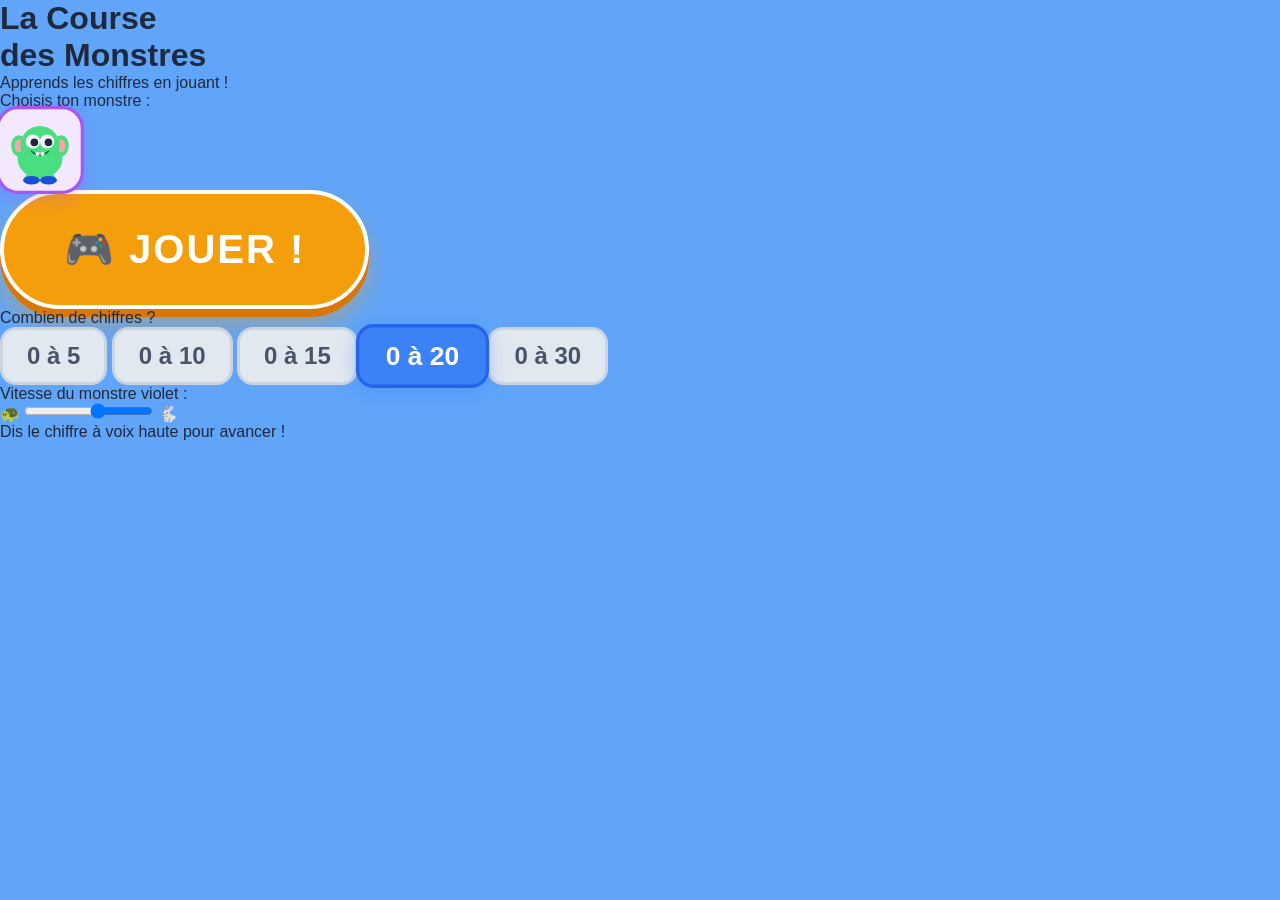
==== commit 22dc553e: "feat: update index.html with new monsters, levels, gift overlay, learn button" ====
--- a/index.html
+++ b/index.html
@@ -2,108 +2,122 @@
 <html lang="fr">
 <head>
   <meta charset="UTF-8" />
-  
-  <!-- PWA & Mobile Viewport -->
-  <meta name="viewport" content="width=device-width, initial-scale=1.0, maximum-scale=1.0, user-scalable=no, viewport-fit=cover">
-  <meta name="mobile-web-app-capable" content="yes">
-  <meta name="apple-mobile-web-app-capable" content="yes">
-  <meta name="apple-mobile-web-app-status-bar-style" content="black-translucent">
-  <meta name="theme-color" content="#4ADE80">
-  
-  <title>Monster Race - Math & Voix pour Maternelle</title>
-  
-  <!-- Google Fonts pour un look doux et lisible -->
-  <link href="https://fonts.googleapis.com/css2?family=Nunito:wght@600;800;900&display=swap" rel="stylesheet">
-  
+  <meta name="viewport" content="width=device-width, initial-scale=1.0, viewport-fit=cover" />
+  <meta name="mobile-web-app-capable" content="yes" />
+  <meta name="apple-mobile-web-app-capable" content="yes" />
+  <meta name="apple-mobile-web-app-status-bar-style" content="black-translucent" />
+  <meta name="apple-mobile-web-app-title" content="Course des Monstres" />
+  <meta name="theme-color" content="#87CEEB" />
+  <title>La Course des Monstres — Apprends les chiffres !</title>
+  <meta name="description" content="Un jeu de course amusant pour apprendre les chiffres de 0 à 20 en parlant !" />
+  <link rel="preconnect" href="https://fonts.googleapis.com" />
+  <link rel="preconnect" href="https://fonts.gstatic.com" crossorigin />
+  <link href="https://fonts.googleapis.com/css2?family=Baloo+2:wght@400;600;800&display=swap" rel="stylesheet" />
   <link rel="stylesheet" href="style.css" />
 </head>
 <body>
 
+  <button id="btn-music" class="btn-audio-toggle" aria-label="Couper/Activer la musique">🎵</button>
+
   <!-- ══════════════════ ÉCRAN D'ACCUEIL ══════════════════ -->
-  <div id="screen-home" class="screen screen-home active">
-    <!-- Décor de fond -->
-    <div class="clouds"></div>
-    <div class="clouds cloud-2"></div>
-    
-    <div class="home-panel">
-      <h1 class="logo-title">
-        <span class="logo-text">Monster</span> 
-        <span class="logo-text accent">Race</span>
-      </h1>
-      <p class="subtitle">Utilise ta voix pour faire courir le monstre !</p>
+  <div id="screen-home" class="screen active">
+    <div class="home-bg">
+      <div class="cloud cloud-1"></div>
+      <div class="cloud cloud-2"></div>
+      <div class="cloud cloud-3"></div>
+    </div>
+    <div class="home-content">
+      <h1 class="title-main">La Course<br/><span class="title-accent">des Monstres</span></h1>
+      <p class="title-sub">Apprends les chiffres en jouant !</p>
+      <div class="character-selection">
+        <p class="settings-label">Choisis ton monstre :</p>
+        <div class="monster-options">
+          <div class="monster-choice active" data-monster="A" id="choice-A"></div>
+          <div class="monster-choice hidden" data-monster="F" id="choice-F"></div>
+          <div class="monster-choice hidden" data-monster="G" id="choice-G"></div>
+          <div class="monster-choice hidden" data-monster="C" id="choice-C"></div>
+          <div class="monster-choice hidden" data-monster="H" id="choice-H"></div>
+          <div class="monster-choice hidden" data-monster="D" id="choice-D"></div>
+          <div class="monster-choice hidden" data-monster="E" id="choice-E"></div>
+        </div>
+      </div>
+      <button id="btn-start" class="btn-primary" aria-label="Commencer le jeu">
+        <span>🎮 Jouer !</span>
+      </button>
 
-      <!-- Section: Choix du personnage -->
-      <div class="config-section">
-        <div class="config-title">Choisis ton coureur :</div>
-        <div class="monster-choices">
-          <div class="monster-choice active" data-monster="A" id="choice-A"></div>
-          <div class="monster-choice" data-monster="C" id="choice-C"></div>
-          <div class="monster-choice" data-monster="D" id="choice-D"></div>
-          <div class="monster-choice hidden" data-monster="E" id="choice-E" title="Légendaire !"></div>
+      <div class="level-selection">
+        <p class="settings-label">Combien de chiffres ?</p>
+        <div class="level-options">
+          <button class="level-btn" data-max="5">0 à 5</button>
+          <button class="level-btn" data-max="10">0 à 10</button>
+          <button class="level-btn" data-max="15">0 à 15</button>
+          <button class="level-btn active" data-max="20">0 à 20</button>
+          <button class="level-btn" data-max="30">0 à 30</button>
+          <button id="level-btn-secret" class="level-btn level-btn-special hidden" data-max="50">🌟 Master (0-50)</button>
         </div>
       </div>
 
-      <!-- Section: Difficulté -->
-      <div class="config-section">
-        <div class="config-title">Jusqu'à combien sais-tu compter ?</div>
-        <div class="level-selector">
-          <button class="level-btn active" data-max="10">10</button>
-          <button class="level-btn" data-max="20">20</button>
-          <button class="level-btn" data-max="30">30</button>
-          <button class="level-btn hidden" id="level-btn-secret" data-max="50" title="Master Level !">👑 50</button>
+      <div class="settings-zone">
+        <p class="settings-label">Vitesse du monstre violet :</p>
+        <div class="speed-control">
+          <span>🐢</span>
+          <input type="range" id="input-speed" min="2000" max="8000" step="500" value="4500" dir="rtl">
+          <span>🐇</span>
         </div>
       </div>
-
-      <!-- Section: Vitesse du chrono -->
-      <div class="config-section slider-section">
-        <div class="config-title">
-          Vitesse du monstre chrono
-        </div>
-        <input type="range" id="input-speed" min="2000" max="6000" step="500" value="4500" class="speed-slider" title="Plus le curseur est à gauche, plus le chrono va vite !">
-        <div class="speed-labels">
-          <span>Rapide 🏃💨</span>
-          <span>Lent 🐢</span>
-        </div>
-      </div>
-
-      <button id="btn-start" class="btn-primary pulse">Jouer !</button>
+      
+      <p class="hint-text">Dis le chiffre à voix haute pour avancer !</p>
     </div>
   </div>
 
   <!-- ══════════════════ ÉCRAN DE JEU ══════════════════ -->
-  <div id="screen-game" class="screen screen-game">
-    
-    <!-- Zone Piste (Monstres) -->
-    <div class="track-area">
-      <!-- Chemin du drapeau (décoration) -->
-      <div class="finish-line">
-        <div class="flag">🏁</div>
-      </div>
+  <div id="screen-game" class="screen">
 
-      <div class="track track-player">
-        <!-- SVG Monstre Joueur inséré en JS -->
-        <div id="monster-player" class="monster-player"></div>
-      </div>
+    <!-- Décors arrière-plan -->
+    <div class="sky">
+      <div class="cloud cloud-game cloud-g1"></div>
+      <div class="cloud cloud-game cloud-g2"></div>
+      <div class="sun"></div>
+    </div>
 
-      <!-- Zone bande de chiffres au centre -->
+    <!-- Bande de chiffres 0-20 -->
+    <div class="number-zone" aria-live="polite" aria-label="Chiffres de 0 à 20">
+      <p class="number-label">Dis ce chiffre !</p>
       <div class="number-strip-wrapper">
         <div id="number-strip" class="number-strip">
-          <!-- Spans générés par JS -->
+          <!-- Les spans 0..20 sont créés par JS -->
         </div>
-      </div>
-
-      <div class="track track-timer">
-        <!-- SVG Monstre Timer inséré en JS -->
-        <div id="monster-timer" class="monster-timer"></div>
       </div>
     </div>
 
-    <!-- Zone Feedback & Contrôles -->
-    <div class="control-area">
-      <!-- Message : Bravo / Essaie encore -->
-      <div id="feedback" class="feedback hidden">Bravo !</div>
-      
-      <!-- Bouton Micro -->
+    <!-- Feedback visuel -->
+    <div id="feedback" class="feedback hidden" aria-live="assertive"></div>
+
+    <!-- Piste de course — JOUEUR (haut) -->
+    <div class="track track-player" aria-label="Piste du joueur">
+      <div class="track-ground track-ground-player"></div>
+      <div class="track-line"></div>
+      <div class="finish-flag flag-player">🏁</div>
+      <div id="monster-player" class="monster monster-player" role="img" aria-label="Ton monstre">
+        <!-- rendu par JS -->
+      </div>
+    </div>
+
+    <!-- Séparateur herbe -->
+    <div class="grass-strip"></div>
+
+    <!-- Piste de course — TIMER (bas) -->
+    <div class="track track-timer" aria-label="Piste du timer">
+      <div class="track-ground track-ground-timer"></div>
+      <div class="track-line"></div>
+      <div class="finish-flag flag-timer">🏁</div>
+      <div id="monster-timer" class="monster monster-timer" role="img" aria-label="Monstre timer">
+        <!-- rendu par JS -->
+      </div>
+    </div>
+
+    <!-- Bouton micro -->
+    <div class="mic-zone">
       <button id="btn-mic" class="btn-mic" aria-label="Appuie et parle !">
         <svg class="mic-icon" viewBox="0 0 24 24" fill="none" xmlns="http://www.w3.org/2000/svg">
           <rect x="9" y="2" width="6" height="11" rx="3" fill="currentColor"/>
@@ -134,20 +148,29 @@
       <div class="confetti-container" id="confetti-container"></div>
     </div>
     <div class="win-content">
-      <div id="win-monster-display" class="win-monster"></div>
-      <h2 class="win-title">GAGNÉ !</h2>
-      <p class="win-score">Tu es un champion des chiffres !</p>
-      <button id="btn-replay" class="btn-primary">Rejouer</button>
+      <div class="win-monster" id="win-monster-display"></div>
+      <h2 class="win-title">🎉 Bravo !</h2>
+      <p class="win-score">Tu as dit tous les chiffres !</p>
+      <div class="stars-row">⭐⭐⭐</div>
+      <button id="btn-replay" class="btn-primary btn-replay" aria-label="Rejouer">Rejouer !</button>
+    </div>
+    
+    <!-- OVERLAY CADEAU -->
+    <div id="gift-overlay" class="gift-overlay hidden">
+      <h2 class="gift-title">🎁 Nouveau Cadeau ! 🎁</h2>
+      <p class="gift-text">Tu as débloqué un nouveau compagnon !</p>
+      <div class="gift-monster" id="gift-monster-display"></div>
+      <button id="btn-gift-ok" class="btn-primary">Super !</button>
     </div>
   </div>
 
   <!-- ══════════════════ ÉCRAN DÉFAITE ══════════════════ -->
   <div id="screen-lose" class="screen screen-lose">
     <div class="lose-content">
-      <div id="lose-monster-display" class="win-monster lose-monster"></div>
-      <h2 class="lose-title">Oups...</h2>
-      <p class="win-score">Le requin violet t'a rattrapé !</p>
-      <button id="btn-retry" class="btn-primary">Réessayer</button>
+      <div class="lose-monster" id="lose-monster-display"></div>
+      <h2 class="lose-title">Oh non !</h2>
+      <p class="lose-text">Le monstre timer est arrivé en premier…<br/>Essaie encore !</p>
+      <button id="btn-retry" class="btn-primary btn-retry" aria-label="Réessayer">Réessayer !</button>
     </div>
   </div>
 
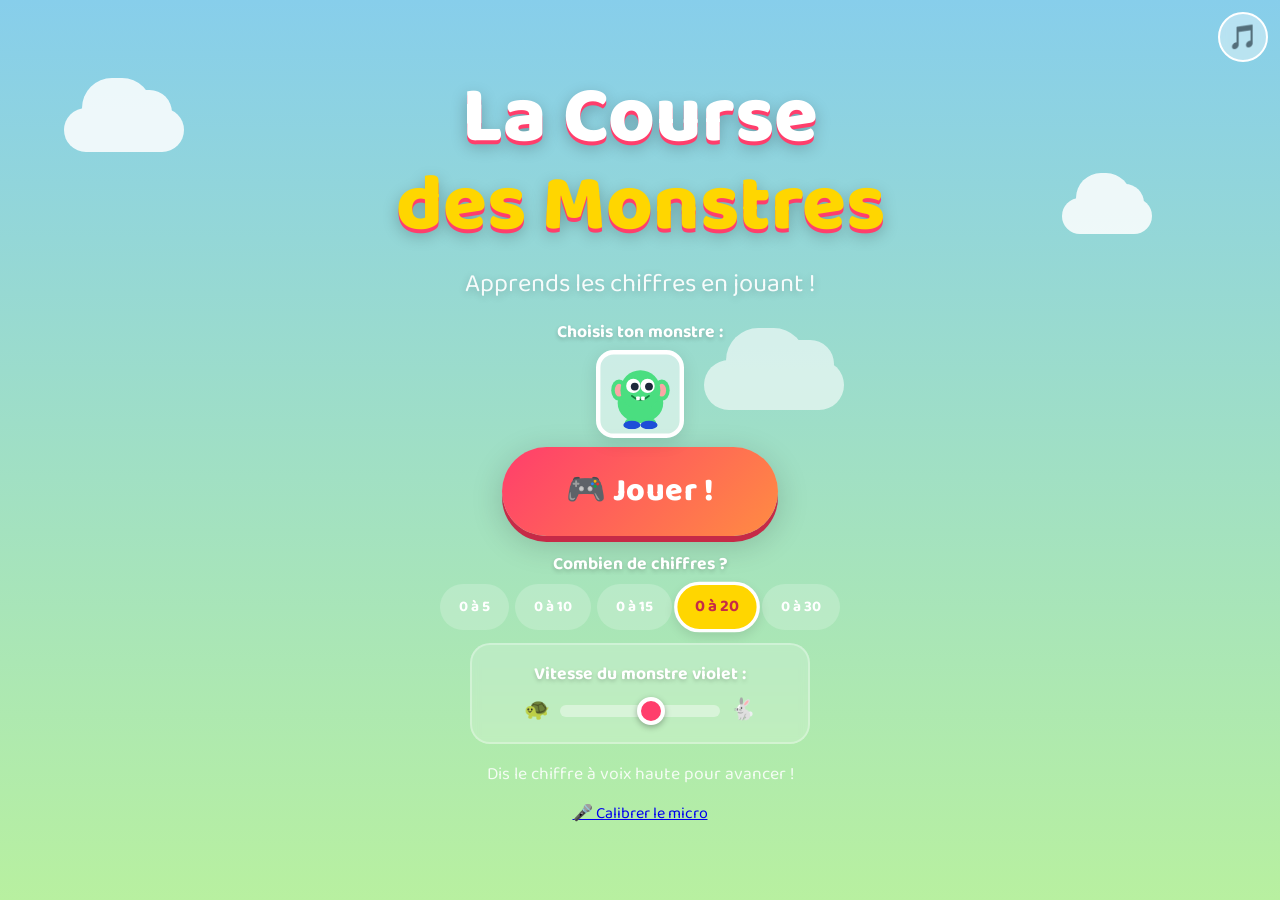
==== commit 652276c4: "feat(home): add voice calibration button on home screen" ====
--- a/index.html
+++ b/index.html
@@ -67,6 +67,7 @@
       </div>
       
       <p class="hint-text">Dis le chiffre à voix haute pour avancer !</p>
+      <a href="calibrage.html" class="btn-calibrate">🎤 Calibrer le micro</a>
     </div>
   </div>
 
--- a/style.css
+++ b/style.css
@@ -1,481 +1,557 @@
 /* ═══════════════════════════════════════════
-   MONSTER RACE — CSS (Mobile-First Maternelle)
-   - Layout vertical
-   - Grosses typos, contrastes forts
-   - Adaptatif pwa / encoche
- ═══════════════════════════════════════════ */
-
- :root {
-  --font: 'Nunito', sans-serif;
-  
-  --bg-sky: #60A5FA;
-  --bg-sky-light: #93C5FD;
-  
-  --track-color: rgba(255,255,255,0.25);
-  --track-border: rgba(255,255,255,0.6);
-  
-  --safe-top: env(safe-area-inset-top, 0px);
-  --safe-bottom: env(safe-area-inset-bottom, 0px);
-}
-
-* { box-sizing: border-box; margin: 0; padding: 0; }
-
-body {
+   MONSTER RACE — CSS
+   Police : Baloo 2 (Google Fonts)
+   Palette : vive, enfantine, accessible
+   Responsive : portrait & paysage, mobile & desktop
+═══════════════════════════════════════════ */
+
+*, *::before, *::after { box-sizing: border-box; margin: 0; padding: 0; }
+
+:root {
+  --sky-top:   #87CEEB;
+  --sky-mid:   #B0E2FF;
+  --grass:     #5CB85C;
+  --grass-dk:  #4CAF50;
+  --ground-p:  #FF8C42;   /* Piste joueur — orange */
+  --ground-t:  #A78BFA;   /* Piste timer  — violet */
+  --accent:    #FF3E6C;
+  --yellow:    #FFD600;
+  --white:     #FFFFFF;
+  --font:      'Baloo 2', cursive;
+  --radius-xl: 32px;
+  --shadow:    0 8px 32px rgba(0,0,0,.18);
+
+  /* Tailles adaptatives selon orientation */
+  --track-h:     clamp(60px, 16vh, 130px);
+  --monster-sz:  clamp(48px, 12vw, 100px);
+  --mic-sz:      clamp(64px, 16vw, 110px);
+}
+
+html, body {
+  width: 100%; height: 100%;
+  overflow: hidden;
   font-family: var(--font);
-  background: var(--bg-sky);
-  /* Suppression du height: 100vh pour utiliser min-height avec la gestion PWA/Mobile */
-  min-height: 100vh; 
-  /* Pour iOS web app */
-  min-height: -webkit-fill-available;
-  overflow: hidden; /* Empêche le rebond élastique sur iOS */
-  color: #1E293B;
-  touch-action: none; /* Empêche pinch/zoom sur tout le body */
+  background: var(--sky-top);
+  user-select: none;
+  /* Safe area pour les encoches iPhone */
+  padding-top: env(safe-area-inset-top);
+  padding-bottom: env(safe-area-inset-bottom);
+}
+
+/* ── Écrans ─────────────────────────────── */
+.screen {
   position: fixed; inset: 0;
-}
-
-html {
-  height: -webkit-fill-available;
-}
-
-/* Base "écrans", chaque page du jeu est un screen */
-.screen {
+  display: flex; flex-direction: column;
+  align-items: center; justify-content: center;
+  opacity: 0; pointer-events: none;
+  transition: opacity .35s ease;
+  will-change: opacity;
+}
+.screen.active { opacity: 1; pointer-events: all; }
+
+/* ══ ACCUEIL ══════════════════════════════ */
+.home-bg {
   position: absolute; inset: 0;
+  background: linear-gradient(180deg, #87CEEB 0%, #B8F0A0 100%);
+  overflow: hidden;
+  z-index: 0;
+}
+
+.home-content {
+  position: relative; z-index: 2;
   display: flex; flex-direction: column;
-  background: var(--bg-sky);
-  transition: opacity 0.3s ease, visibility 0.3s ease;
-  opacity: 0; visibility: hidden;
-  z-index: 1;
-}
-
-.screen.active {
-  opacity: 1; visibility: visible;
-  z-index: 10;
-}
-
-/* ══ BOUTONS COMMUNS ══════════════════════ */
+  align-items: center;
+  gap: clamp(6px, 1.5vh, 14px);
+  text-align: center;
+  padding: clamp(8px, 2vw, 20px);
+  width: 100%;
+  max-width: 600px;
+  /* Scrollable si contenu dépasse sur très petits écrans */
+  overflow-y: auto;
+  max-height: 100vh;
+}
+
+.title-main {
+  font-size: clamp(1.8rem, 7vw, 5rem);
+  font-weight: 800;
+  color: #fff;
+  text-shadow: 0 4px 0 #FF3E6C, 0 6px 16px rgba(0,0,0,.25);
+  line-height: 1.1;
+}
+.title-accent { color: #FFD600; }
+
+.title-sub {
+  font-size: clamp(.85rem, 3vw, 1.6rem);
+  color: rgba(255,255,255,.92);
+  text-shadow: 0 2px 8px rgba(0,0,0,.2);
+}
+
+/* Boutons */
 .btn-primary {
-  background: #F59E0B;
+  font-family: var(--font);
+  font-size: clamp(1rem, 4vw, 2rem);
+  font-weight: 800;
+  padding: .6em 2em;
+  background: linear-gradient(135deg, #FF3E6C, #FF8C42);
   color: #fff;
+  border: none; border-radius: 999px;
+  cursor: pointer;
+  box-shadow: 0 6px 0 #C62A47, var(--shadow);
+  transition: transform .1s, box-shadow .1s;
+  letter-spacing: .5px;
+  touch-action: manipulation; /* évite le double-tap zoom */
+}
+.btn-primary:hover  { transform: translateY(-2px); box-shadow: 0 8px 0 #C62A47, var(--shadow); }
+.btn-primary:active { transform: translateY(3px);  box-shadow: 0 3px 0 #C62A47; }
+
+.hint-text {
+  color: rgba(255,255,255,.85);
+  font-size: clamp(.75rem, 2.5vw, 1.1rem);
+  margin-top: 2px;
+}
+
+.btn-audio-toggle {
+  position: fixed;
+  top: max(12px, env(safe-area-inset-top, 12px));
+  right: 12px;
+  width: clamp(40px, 10vw, 50px);
+  height: clamp(40px, 10vw, 50px);
+  background: rgba(255, 255, 255, 0.4);
+  backdrop-filter: blur(5px);
+  border: 2px solid #fff;
+  border-radius: 50%;
+  font-size: clamp(1.1rem, 3.5vw, 1.5rem);
+  cursor: pointer;
+  z-index: 1000;
+  display: flex;
+  align-items: center;
+  justify-content: center;
+  transition: all 0.2s;
+  touch-action: manipulation;
+}
+.btn-audio-toggle:hover {
+  background: rgba(255, 255, 255, 0.6);
+  transform: scale(1.1);
+}
+
+/* Réglages vitesse */
+.settings-zone {
+  background: rgba(255, 255, 255, 0.2);
+  padding: clamp(8px, 2vw, 15px) clamp(12px, 4vw, 25px);
+  border-radius: 20px;
+  backdrop-filter: blur(5px);
+  border: 2px solid rgba(255, 255, 255, 0.3);
+  display: flex;
+  flex-direction: column;
+  gap: 6px;
+  align-items: center;
+  width: 100%;
+  max-width: 340px;
+}
+
+.settings-label {
+  color: #fff;
+  font-weight: 700;
+  font-size: clamp(.85rem, 3vw, 1.1rem);
+  text-shadow: 0 2px 4px rgba(0,0,0,0.2);
+}
+
+.speed-control {
+  display: flex;
+  align-items: center;
+  gap: 10px;
+  color: #fff;
+  font-weight: 600;
+  font-size: clamp(1rem, 3.5vw, 1.3rem);
+}
+
+input[type="range"] {
+  -webkit-appearance: none;
+  appearance: none;
+  width: clamp(100px, 35vw, 160px);
+  height: 12px;
+  background: rgba(255,255,255,0.4);
+  border-radius: 6px;
+  outline: none;
+  cursor: pointer;
+}
+input[type="range"]::-webkit-slider-thumb {
+  -webkit-appearance: none;
+  appearance: none;
+  width: clamp(22px, 6vw, 28px);
+  height: clamp(22px, 6vw, 28px);
+  background: #FF3E6C;
   border: 4px solid #fff;
-  padding: .8em 1.5em;
-  font-size: clamp(1.5rem, 5vw, 2.5rem);
-  font-weight: 900;
+  border-radius: 50%;
+  box-shadow: 0 2px 6px rgba(0,0,0,0.3);
+  transition: transform 0.2s;
+}
+input[type="range"]::-webkit-slider-thumb:hover { transform: scale(1.2); }
+
+/* Sélection personnage */
+.character-selection {
+  display: flex;
+  flex-direction: column;
+  gap: 8px;
+  align-items: center;
+  width: 100%;
+}
+
+.monster-options {
+  display: flex;
+  gap: 10px;
+  flex-wrap: wrap;
+  justify-content: center;
+}
+
+.monster-choice {
+  width: clamp(56px, 14vw, 80px);
+  height: clamp(56px, 14vw, 80px);
+  background: rgba(255, 255, 255, 0.2);
+  border-radius: 16px;
+  display: flex;
+  align-items: center;
+  justify-content: center;
+  cursor: pointer;
+  border: 4px solid transparent;
+  transition: all 0.2s;
+  touch-action: manipulation;
+}
+.monster-choice:hover {
+  background: rgba(255, 255, 255, 0.3);
+  transform: scale(1.05);
+}
+.monster-choice.active {
+  background: rgba(255, 255, 255, 0.5);
+  border-color: #fff;
+  box-shadow: 0 4px 15px rgba(0,0,0,0.1);
+  transform: scale(1.1);
+}
+#choice-E.active {
+  background: linear-gradient(135deg, #FFD700, #FF3E6C);
+  border-color: #fff;
+  box-shadow: 0 0 20px rgba(255, 215, 0, 0.6);
+}
+.monster-choice svg { width: 90%; height: 90%; }
+
+/* Sélection niveau */
+.level-selection {
+  display: flex;
+  flex-direction: column;
+  gap: 6px;
+  align-items: center;
+  width: 100%;
+}
+
+.level-options {
+  display: flex;
+  gap: 6px;
+  flex-wrap: wrap;
+  justify-content: center;
+}
+
+.level-btn {
+  font-family: var(--font);
+  font-size: clamp(.75rem, 2.5vw, .95rem);
+  font-weight: 700;
+  padding: clamp(5px, 1.5vw, 8px) clamp(10px, 3vw, 16px);
+  background: rgba(255, 255, 255, 0.2);
+  color: #fff;
+  border: 3px solid transparent;
   border-radius: 999px;
   cursor: pointer;
-  box-shadow: 0 8px 0 #D97706, 0 15px 25px rgba(245,158,11,.4);
-  transition: transform 0.1s, box-shadow 0.1s;
-  user-select: none;
+  transition: all 0.2s;
+  touch-action: manipulation;
+}
+.level-btn:hover {
+  background: rgba(255, 255, 255, 0.3);
+  transform: translateY(-2px);
+}
+.level-btn.active {
+  background: #FFD600;
+  color: #C62A47;
+  border-color: #fff;
+  box-shadow: 0 4px 10px rgba(0,0,0,0.1);
+  transform: scale(1.1);
+}
+.level-btn-special {
+  background: linear-gradient(135deg, #FFD700, #F39C12);
+  border-color: #fff;
+  color: #7E22CE;
+  animation: special-pulse 2s infinite;
+  box-shadow: 0 0 15px rgba(255, 215, 0, 0.5);
+}
+@keyframes special-pulse {
+  0%, 100% { transform: scale(1);    box-shadow: 0 0 15px rgba(255, 215, 0, 0.5); }
+  50%       { transform: scale(1.05); box-shadow: 0 0 25px rgba(255, 215, 0, 0.8); }
+}
+
+.hidden { display: none !important; }
+
+/* ══ JEU ══════════════════════════════════ */
+#screen-game {
+  background: linear-gradient(180deg, #87CEEB 0%, #7FD8B0 100%);
+  justify-content: flex-start;
+  padding: 0;
+  gap: 0;
+}
+
+/* Ciel et déco */
+.sky {
+  position: absolute; top: 0; left: 0; right: 0;
+  height: 38%; z-index: 0; pointer-events: none;
+}
+
+.sun {
+  position: absolute; top: 12%; right: 8%;
+  width: clamp(30px, 6vw, 70px);
+  height: clamp(30px, 6vw, 70px);
+  background: radial-gradient(circle at 40% 40%, #FFE44D, #FFAE00);
+  border-radius: 50%;
+  box-shadow: 0 0 30px 10px rgba(255,220,60,.4);
+  animation: sun-pulse 3s ease-in-out infinite;
+}
+@keyframes sun-pulse {
+  0%, 100% { box-shadow: 0 0 30px 10px rgba(255,220,60,.4); }
+  50%       { box-shadow: 0 0 50px 18px rgba(255,220,60,.6); }
+}
+
+/* Nuages */
+.cloud {
+  position: absolute;
+  background: #fff;
+  border-radius: 999px;
+  opacity: .85;
+}
+.cloud::before, .cloud::after {
+  content: '';
+  position: absolute;
+  background: inherit;
+  border-radius: inherit;
+}
+
+/* Nuages accueil */
+.cloud-1 { width: 120px; height: 44px; top: 12%; left: 5%; animation: drift 18s linear infinite; }
+.cloud-1::before { width: 70px; height: 60px; top: -30px; left: 18px; }
+.cloud-1::after  { width: 55px; height: 45px; top: -18px; right: 12px; }
+.cloud-2 { width: 90px; height: 36px; top: 22%; right: 10%; animation: drift 24s linear infinite reverse; }
+.cloud-2::before { width: 55px; height: 50px; top: -25px; left: 14px; }
+.cloud-2::after  { width: 42px; height: 38px; top: -14px; right: 8px; }
+.cloud-3 { width: 140px; height: 50px; top: 40%; left: 55%; animation: drift 20s linear infinite; opacity: .6; }
+.cloud-3::before { width: 80px; height: 65px; top: -32px; left: 22px; }
+.cloud-3::after  { width: 60px; height: 48px; top: -20px; right: 10px; }
+
+/* Nuages jeu */
+.cloud-game { animation: drift-game 22s linear infinite; }
+.cloud-g1 { width: 110px; height: 40px; top: 5%; left: -10%; opacity: .9; }
+.cloud-g1::before { width: 65px; height: 55px; top: -28px; left: 16px; }
+.cloud-g1::after  { width: 50px; height: 42px; top: -16px; right: 10px; }
+.cloud-g2 { width: 80px; height: 30px; top: 14%; right: -5%; animation-duration: 30s; animation-direction: reverse; opacity: .75; }
+.cloud-g2::before { width: 48px; height: 44px; top: -22px; left: 12px; }
+.cloud-g2::after  { width: 38px; height: 34px; top: -12px; right: 8px; }
+
+@keyframes drift        { from { transform: translateX(0); } to { transform: translateX(110vw); } }
+@keyframes drift-game   { from { transform: translateX(-110%); } to { transform: translateX(110vw); } }
+
+/* Zone chiffres */
+.number-zone {
+  position: relative; z-index: 10;
+  display: flex; flex-direction: column;
+  align-items: center;
+  width: 100%;
+  padding: clamp(4px, 1.2vh, 14px) 0 0;
+  gap: 2px;
+}
+
+.number-label {
+  font-size: clamp(.75rem, 2vw, 1.15rem);
+  color: rgba(255,255,255,.92);
+  font-weight: 700;
+  letter-spacing: .5px;
+  margin: 0;
+  text-shadow: 0 1px 4px rgba(0,0,0,.2);
+}
+
+/* Bande scrollable */
+.number-strip-wrapper {
+  width: 100%;
+  overflow: hidden;
+  position: relative;
+}
+.number-strip-wrapper::before,
+.number-strip-wrapper::after {
+  content: '';
+  position: absolute; top: 0; bottom: 0; width: 40px;
+  z-index: 2; pointer-events: none;
+}
+.number-strip-wrapper::before {
+  left: 0;
+  background: linear-gradient(to right, rgba(135,206,235,.85), transparent);
+}
+.number-strip-wrapper::after {
+  right: 0;
+  background: linear-gradient(to left, rgba(135,206,235,.85), transparent);
+}
+
+.number-strip {
+  display: flex;
+  align-items: center;
+  gap: clamp(4px, 1.5vw, 18px);
+  padding: clamp(8px, 1.5vh, 18px) 50px;
+  transition: transform .5s cubic-bezier(.34,1.2,.64,1);
+  will-change: transform;
+  width: max-content;
+}
+
+/* Chaque chiffre */
+.num-item {
   font-family: var(--font);
-  text-transform: uppercase;
-  letter-spacing: 2px;
-  touch-action: manipulation;
-}
-.btn-primary:active {
-  transform: translateY(6px);
-  box-shadow: 0 2px 0 #D97706;
-}
-.pulse {
-  animation: pulse-btn 2s infinite;
-}
-@keyframes pulse-btn {
-  0%, 100% { transform: scale(1); }
-  50% { transform: scale(1.05); }
-}
-
-
-/* ══ ÉCRAN ACCUEIL ════════════════════════ */
-.screen-home {
-  background: linear-gradient(180deg, var(--bg-sky) 0%, var(--bg-sky-light) 100%);
-  align-items: center;
-  justify-content: flex-start;
-  overflow-y: auto;
-  overflow-x: hidden;
-  /* Permet de scroller si l'écran est vraiment très petit en hauteur */
-  touch-action: auto; 
-  padding-top: max(30px, var(--safe-top));
-  padding-bottom: max(30px, var(--safe-bottom));
-}
-
-.home-panel {
+  font-size: clamp(1.2rem, 3.5vw, 2.4rem);
+  font-weight: 800;
+  color: rgba(255,255,255,.55);
+  line-height: 1;
+  padding: .15em .35em;
+  border-radius: 12px;
+  transition:
+    font-size .35s cubic-bezier(.34,1.56,.64,1),
+    color .25s,
+    transform .35s cubic-bezier(.34,1.56,.64,1),
+    background .25s,
+    box-shadow .25s;
+  cursor: default;
+  flex-shrink: 0;
   position: relative;
-  z-index: 2;
-  display: flex; flex-direction: column;
-  align-items: center; gap: clamp(15px, 3vh, 30px);
-  width: 90%; max-width: 500px;
-  background: rgba(255,255,255,0.9);
-  padding: clamp(20px, 4vh, 40px);
-  border-radius: 30px;
-  box-shadow: 0 20px 40px rgba(0,0,0,0.15);
-  backdrop-filter: blur(10px);
-  /* Animation d'entrée */
-  transform: translateY(20px);
-  animation: float-up 0.6s cubic-bezier(0.34, 1.56, 0.64, 1) forwards;
-}
-
-@keyframes float-up {
-  to { transform: translateY(0); opacity: 1; }
-}
-
-.logo-title {
-  text-align: center;
-  line-height: 1.1;
-  display: flex;
-  flex-direction: column;
-  gap: 5px;
-}
-.logo-title .logo-text {
-  font-size: clamp(3rem, 12vw, 5rem);
-  font-weight: 900;
-  color: #4ADE80;
-  text-shadow: 
-    -2px -2px 0 #fff, 2px -2px 0 #fff, 
-    -2px 2px 0 #fff, 2px 2px 0 #fff,
-    0 8px 0 #16A34A;
-  letter-spacing: -2px;
-}
-.logo-title .logo-text.accent {
-  color: #A855F7;
-  text-shadow: 
-    -2px -2px 0 #fff, 2px -2px 0 #fff, 
-    -2px 2px 0 #fff, 2px 2px 0 #fff,
-    0 8px 0 #7E22CE;
-}
-
-.subtitle {
-  font-size: clamp(1rem, 4vw, 1.4rem);
-  color: #475569;
+}
+.num-item.done {
+  color: rgba(255,255,255,.75);
+  text-decoration: line-through;
+  text-decoration-color: rgba(255,255,255,.5);
+}
+.num-item.active {
+  font-size: clamp(2.4rem, 9vw, 6rem);
+  color: #fff;
+  background: linear-gradient(135deg, #FF3E6C, #FF8C42);
+  box-shadow: 0 6px 0 #C62A47, 0 10px 30px rgba(255,62,108,.45);
+  transform: translateY(-6px) scale(1.05);
+  border-radius: 20px;
+  padding: .12em .3em;
+  animation: active-pulse 1.8s ease-in-out infinite;
+}
+@keyframes active-pulse {
+  0%, 100% { box-shadow: 0 6px 0 #C62A47, 0 10px 30px rgba(255,62,108,.45); }
+  50%       { box-shadow: 0 6px 0 #C62A47, 0 14px 36px rgba(255,62,108,.7); }
+}
+@keyframes bounce-idle {
+  0%, 100% { transform: translateY(0); }
+  50%       { transform: translateY(-12px); }
+}
+
+/* Feedback */
+.feedback {
+  position: fixed; top: 50%; left: 50%;
+  transform: translate(-50%, -50%) scale(0);
+  font-size: clamp(1.5rem, 7vw, 5rem);
   font-weight: 800;
-  text-align: center;
-  max-width: 80%;
-}
-
-/* Sections de config (monstre, niveau, vitesse) */
-.config-section {
-  display: flex; flex-direction: column;
-  align-items: center; gap: 10px;
-  width: 100%;
-  padding-top: 15px;
-  border-top: 2px dashed #E2E8F0;
-}
-
-.config-title {
-  font-size: clamp(1rem, 3.5vw, 1.2rem);
-  font-weight: 800;
-  color: #334155;
-  text-transform: uppercase;
-  letter-spacing: 1px;
-}
-
-/* Choix Monstre */
-.monster-choices {
-  display: flex; gap: 10px; justify-content: center;
-  flex-wrap: wrap;
-}
-.monster-choice {
-  width: clamp(60px, 15vw, 80px);
-  height: clamp(60px, 15vw, 80px);
-  border-radius: 20px;
-  background: #F1F5F9;
-  border: 3px solid transparent;
-  cursor: pointer;
-  transition: transform 0.2s, border-color 0.2s, background 0.2s;
-  display: flex; align-items: center; justify-content: center;
-  touch-action: manipulation;
-}
-.monster-choice.hidden { display: none !important; }
-.monster-choice:hover { transform: scale(1.1); background: #E2E8F0; }
-.monster-choice.active {
-  border-color: #A855F7;
-  background: #F3E8FF;
-  transform: scale(1.1);
-  box-shadow: 0 4px 15px rgba(168,85,247,0.3);
-}
-
-/* Niveaux */
-.level-selector {
-  display: flex; gap: 10px; justify-content: center;
-  flex-wrap: wrap;
-}
-.level-btn {
-  background: #E2E8F0;
-  border: 3px solid #CBD5E1;
-  color: #475569;
-  font-size: clamp(1.2rem, 4vw, 1.5rem);
-  font-weight: 900;
-  border-radius: 16px;
-  padding: .5em 1em;
-  cursor: pointer;
-  transition: all 0.2s;
-  font-family: var(--font);
-  touch-action: manipulation;
-}
-.level-btn.hidden { display: none !important; }
-.level-btn:hover { background: #CBD5E1; }
-.level-btn.active {
-  background: #3B82F6;
-  border-color: #2563EB;
-  color: #fff;
-  transform: scale(1.1);
-  box-shadow: 0 4px 15px rgba(59,130,246,0.4);
-}
-#level-btn-secret {
-  background: linear-gradient(135deg, #FCD34D, #F59E0B);
-  border-color: #B45309;
-  color: #fff;
-}
-#level-btn-secret.active {
-  background: linear-gradient(135deg, #F59E0B, #EA580C);
-}
-
-/* Slider vitesse */
-.slider-section {
-  width: 90%;
-}
-.speed-slider {
-  -webkit-appearance: none;
-  width: 100%;
-  height: 12px;
-  background: #E2E8F0;
-  border-radius: 6px;
-  outline: none;
-}
-.speed-slider::-webkit-slider-thumb {
-  -webkit-appearance: none;
-  width: 28px;
-  height: 28px;
-  border-radius: 50%;
-  background: #A855F7;
-  cursor: pointer;
-  border: 4px solid #fff;
-  box-shadow: 0 2px 6px rgba(0,0,0,0.2);
-  transition: transform 0.1s;
-}
-.speed-slider::-webkit-slider-thumb:active { transform: scale(1.2); }
-.speed-labels {
-  display: flex; justify-content: space-between; width: 100%;
-  font-size: 0.8rem; font-weight: 800; color: #64748B;
-  margin-top: 5px;
-}
-
-
-/* Nuages décoratifs en CSS */
-.clouds {
-  position: absolute; top: 10%; left: -200px;
-  width: 150px; height: 50px;
-  background: #fff;
-  border-radius: 50px;
-  opacity: 0.6;
-  animation: moveCloud 30s linear infinite;
-}
-.clouds::before, .clouds::after {
-  content: ''; position: absolute; background: #fff; border-radius: 50%;
-}
-.clouds::before { width: 60px; height: 60px; top: -25px; left: 20px; }
-.clouds::after { width: 80px; height: 80px; top: -35px; right: 20px; }
-.cloud-2 {
-  top: 40%; left: -300px; transform: scale(0.7);
-  animation: moveCloud 45s linear infinite 10s;
-}
-@keyframes moveCloud { to { left: 110vw; } }
-
-
-/* ══ ÉCRAN JEU (LAYOUT MOBILE FIRST) ═════ */
-.screen-game {
-  display: flex;
-  flex-direction: column;
-  padding-top: var(--safe-top);
-  padding-bottom: var(--safe-bottom);
-}
-
-/*
-  Architecture de l'écran de jeu:
-  - top: Zone piste (monstres + chiffres). Représente ~60-65% de la hauteur.
-  - bottom: Zone contrôles (micro + feedback). Représente ~35-40% de la hauteur.
-*/
-
-.track-area {
-  flex: 1; 
-  display: flex;
-  flex-direction: column;
-  justify-content: center;
-  position: relative;
-  /* Espacement autour des pistes */
-  padding: 20px 0; 
-  background: url('data:image/svg+xml;utf8,<svg width="100" height="100" viewBox="0 0 100 100" xmlns="http://www.w3.org/2000/svg"><path d="M0,50 Q25,30 50,50 T100,50" fill="none" stroke="rgba(255,255,255,0.15)" stroke-width="2"/></svg>') repeat-x center center / 150px;
-}
-
-/* Ligne d'arrivée décorative */
-.finish-line {
-  position: absolute;
-  right: 5%;
-  top: 10%; bottom: 10%;
-  width: 8px;
-  background: repeating-linear-gradient(45deg, #fff, #fff 10px, #1E293B 10px, #1E293B 20px);
-  border-radius: 4px;
-  opacity: 0.6;
-}
-.flag {
-  position: absolute;
-  top: -20px; left: -10px;
-  font-size: 2rem;
-  filter: drop-shadow(0 2px 4px rgba(0,0,0,0.3));
-}
-
+  padding: .3em .7em;
+  border-radius: var(--radius-xl);
+  z-index: 100;
+  pointer-events: none;
+  transition: transform .2s cubic-bezier(.34,1.56,.64,1), opacity .3s;
+  opacity: 0;
+  text-shadow: 0 2px 8px rgba(0,0,0,.15);
+  white-space: nowrap;
+}
+.feedback.show {
+  transform: translate(-50%, -50%) scale(1);
+  opacity: 1;
+}
+.feedback.correct { background: linear-gradient(135deg, #43E97B, #38F9D7); color: #fff; }
+.feedback.wrong   { background: linear-gradient(135deg, #FA709A, #FEE140); color: #fff; }
+.feedback.hidden  { display: none; }
+
+/* ── Pistes ─────────────────────────────── */
 .track {
   position: relative;
-  height: clamp(60px, 12vh, 100px);
   width: 100%;
-  margin: 10px 0;
-  background: var(--track-color);
-  border-top: 3px solid var(--track-border);
-  border-bottom: 3px solid var(--track-border);
-  /* Effet d'herbe/piste */
-  box-shadow: inset 0 5px 15px rgba(0,0,0,0.05);
-}
-
-.track-timer {
-  background: rgba(168,85,247,0.15);
-  border-color: rgba(168,85,247,0.4);
-}
-
-/* Conteneurs pour les monstres */
-.monster-player, .monster-timer {
+  height: var(--track-h);
+  overflow: hidden;
+  flex-shrink: 0;
+}
+
+.track-ground {
+  position: absolute; inset: 0;
+  border-top: 4px solid rgba(255,255,255,.25);
+  border-bottom: 4px solid rgba(0,0,0,.1);
+}
+.track-ground-player { background: #FF8C42; }
+.track-ground-timer  { background: #A78BFA; }
+
+.track-line {
   position: absolute;
-  /* Centrage vertical sur la piste : utilise translateY(-50%) */
-  top: 50%;
+  top: 50%; left: 0; right: 0;
+  height: 4px;
+  background: repeating-linear-gradient(
+    90deg,
+    rgba(255,255,255,.5) 0, rgba(255,255,255,.5) 24px,
+    transparent 24px, transparent 48px
+  );
   transform: translateY(-50%);
-  left: 5%; /* Géré par JS */
-  /* Taille relative à la piste pour ne pas déborder */
-  height: 120%; 
-  transition: left 0.4s cubic-bezier(0.34, 1.56, 0.64, 1);
-  display: flex;
-  align-items: center;
-  justify-content: center;
+  animation: track-scroll 1.2s linear infinite;
+}
+@keyframes track-scroll {
+  from { background-position: 0 0; }
+  to   { background-position: 48px 0; }
+}
+
+.finish-flag {
+  position: absolute;
+  right: 10px; top: 50%;
+  transform: translateY(-50%);
+  font-size: clamp(1.4rem, 5vw, 2.8rem);
   z-index: 5;
-}
-
-/* Les SVG à l'intérieur s'adaptent à la hauteur */
-.monster-player svg, .monster-timer svg {
-  height: 100%;
-  width: auto;
-  filter: drop-shadow(0 5px 5px rgba(0,0,0,0.2));
-}
-
-/* Animation Idle Monstre */
-@keyframes bounce-idle {
-  0%, 100% { transform: translateY(-50%) scaleY(1); }
-  50% { transform: translateY(-50%) scaleY(0.95) scaleX(1.05); margin-top: 5px; }
-}
-.monster-player { animation: bounce-idle 1s ease-in-out infinite; }
-.monster-timer  { animation: bounce-idle 1.2s ease-in-out infinite 0.2s; }
-
-
-/* Bande de Chiffres centrale */
-.number-strip-wrapper {
-  position: relative;
-  height: clamp(70px, 15vh, 110px);
+  pointer-events: none;
+  filter: drop-shadow(0 2px 4px rgba(0,0,0,.2));
+}
+
+/* ── Monstres ───────────────────────────── */
+.monster {
+  position: absolute;
+  bottom: 4px;
+  width: var(--monster-sz);
+  height: var(--monster-sz);
+  z-index: 6;
+  transition: left .5s cubic-bezier(.34,1.56,.64,1);
+  will-change: left;
+  filter: drop-shadow(0 4px 8px rgba(0,0,0,.2));
+}
+.monster svg { width: 100%; height: 100%; }
+
+/* Herbe séparatrice */
+.grass-strip {
   width: 100%;
-  overflow: hidden; /* Cache les chiffres qui débordent a gauche/droite */
-  background: rgba(255,255,255,0.2);
-  display: flex; align-items: center;
-  box-shadow: 0 4px 0 rgba(0,0,0,0.05);
-  z-index: 2;
-}
-/* Le dégradé sur les bords pour l'effet de flux */
-.number-strip-wrapper::after {
-  content: ''; position: absolute; inset: 0;
-  background: linear-gradient(90deg, var(--bg-sky) 0%, transparent 15%, transparent 85%, var(--bg-sky) 100%);
-  pointer-events: none;
-}
-
-.number-strip {
-  display: flex;
-  align-items: center;
-  /* On décale tout par défaut via translateX en JS pour centrer l'actif */
-  transition: transform 0.4s cubic-bezier(0.34, 1.56, 0.64, 1);
-  padding: 0 50vw; /* Pour pouvoir center le premier et le dernier */
-  gap: clamp(10px, 3vw, 20px);
-}
-
-.num-item {
+  height: clamp(12px, 3vh, 28px);
+  background: linear-gradient(180deg, var(--grass) 0%, var(--grass-dk) 100%);
+  position: relative; z-index: 8;
+  border-top: 3px solid #fff;
+  border-bottom: 3px solid rgba(0,0,0,.1);
   flex-shrink: 0;
-  width: clamp(60px, 14vw, 90px);
-  height: clamp(60px, 14vw, 90px);
-  border-radius: 20px;
-  background: #fff;
-  display: flex; align-items: center; justify-content: center;
-  font-size: clamp(2rem, 7vw, 3.5rem);
-  font-weight: 900;
-  color: #CBD5E1;
-  box-shadow: 0 4px 10px rgba(0,0,0,0.1);
-  transition: all 0.3s cubic-bezier(0.34, 1.56, 0.64, 1);
-  border: 4px solid #E2E8F0;
-  /* Astuce pour un texte ultra lisible sur fond clair */
-  text-shadow: 0 2px 0 rgba(0,0,0,0.05);
-}
-
-/* État : Actif (au centre, très gros) */
-.num-item.active {
-  color: #A855F7;
-  border-color: #A855F7;
-  transform: scale(1.4);
-  box-shadow: 0 10px 20px rgba(168,85,247,0.3);
-  z-index: 10;
-  background: #FAFAFA;
-}
-
-/* État : Complété (passe au vert, un peu plus petit) */
-.num-item.done {
-  color: #4ADE80;
-  border-color: #4ADE80;
-  background: #F0FDF4;
-  transform: scale(0.9);
-}
-
-
-/* ══ ZONE CONTRÔLES (BAS) ════════════════ */
-.control-area {
-  height: clamp(150px, 35vh, 250px);
-  background: #fff;
-  border-radius: 40px 40px 0 0;
-  box-shadow: 0 -10px 30px rgba(0,0,0,0.1);
-  display: flex;
-  flex-direction: column;
-  justify-content: center;
-  align-items: center;
-  gap: 15px;
-  position: relative;
-  z-index: 20;
-}
-
-/* Feedback Texte */
-.feedback {
-  position: absolute;
-  top: -40px; /* Flotte juste au dessus de la zone de contrôle */
-  background: #3B82F6;
-  color: #fff;
-  padding: .5em 1.2em;
-  border-radius: 999px;
-  font-weight: 800;
-  font-size: clamp(1.2rem, 4vw, 1.5rem);
-  box-shadow: 0 5px 15px rgba(0,0,0,0.2);
-  opacity: 0; transform: translateY(20px) scale(0.5);
-  transition: all 0.3s cubic-bezier(0.34, 1.56, 0.64, 1);
-  pointer-events: none;
-}
-.feedback.show {
-  opacity: 1; transform: translateY(0) scale(1);
-}
-.feedback.correct { background: #4ADE80; }
-.feedback.wrong   { background: #EF4444; }
-
-/* Gros Bouton Micro */
+}
+
+/* ── Zone micro ─────────────────────────── */
+.mic-zone {
+  position: relative; z-index: 10;
+  display: flex; flex-direction: column;
+  align-items: center;
+  margin-top: clamp(6px, 1.5vh, 18px);
+  flex-shrink: 0;
+}
+
 .btn-mic {
-  width: clamp(100px, 20vw, 150px);
-  height: clamp(100px, 20vw, 150px);
+  display: flex; flex-direction: column;
+  align-items: center; gap: 4px;
+  width: var(--mic-sz);
+  height: var(--mic-sz);
   border-radius: 50%;
-  display: flex; flex-direction: column;
-  align-items: center; justify-content: center; gap: 5px;
   border: 5px solid rgba(255,255,255,.5);
   background: linear-gradient(135deg, #FF3E6C, #FF8C42);
   color: #fff;
@@ -550,9 +626,9 @@
 /* Bouton Apprentissage (Teacher) */
 .btn-learn {
   position: fixed;
-  top: max(10px, env(safe-area-inset-top, 10px));
-  right: 10px;
-  z-index: 50;
+  top: max(12px, env(safe-area-inset-top, 12px));
+  right: 70px;
+  z-index: 1100;
   width: 44px;
   height: 44px;
   border-radius: 50%;
@@ -616,53 +692,184 @@
   text-shadow: 0 4px 0 rgba(0,0,0,.15);
 }
 .win-score {
-  font-size: clamp(1.2rem, 5vw, 1.8rem);
-  color: rgba(255,255,255,.9);
-  font-weight: 700;
-  margin-bottom: 20px;
-}
+  font-size: clamp(.9rem, 3.5vw, 1.8rem);
+  color: rgba(255,255,255,.95);
+  font-weight: 600;
+}
+.stars-row { font-size: clamp(1.4rem, 6vw, 3rem); }
 
 /* Confettis */
 .confetti-piece {
-  position: absolute; top: -20px;
-  animation: fall linear forwards;
-}
-@keyframes fall {
-  to { transform: translateY(110vh) rotate(720deg); }
-}
-
-
-/* ══ DÉFAITE ══════════════════════════════ */
-.screen-lose { background: linear-gradient(135deg, #1E293B 0%, #334155 100%); }
+  position: absolute;
+  width: 12px; height: 14px;
+  border-radius: 3px;
+  animation: confetti-fall linear forwards;
+  opacity: 0;
+}
+@keyframes confetti-fall {
+  0%   { transform: translateY(-20px) rotate(0deg); opacity: 1; }
+  100% { transform: translateY(110vh) rotate(720deg); opacity: 0; }
+}
+
+/* ══ DÉFAITE ═══════════════════════════════ */
+.screen-lose { background: linear-gradient(135deg, #FA709A, #FEE140); }
 .lose-content {
-  display: flex; flex-direction: column; align-items: center; gap: 12px;
-  text-align: center; position: relative; z-index: 2; padding: 20px;
-}
-.lose-monster { filter: drop-shadow(0 8px 16px rgba(0,0,0,.5)); }
+  display: flex; flex-direction: column;
+  align-items: center; gap: 12px;
+  text-align: center;
+  padding: 20px;
+}
+.lose-monster {
+  width: clamp(80px, 22vw, 160px);
+  height: clamp(80px, 22vw, 160px);
+  animation: shake-sad 1.5s ease-in-out infinite;
+  filter: drop-shadow(0 8px 16px rgba(0,0,0,.2));
+}
+@keyframes shake-sad {
+  0%, 100% { transform: rotate(0deg); }
+  20%       { transform: rotate(-8deg); }
+  40%       { transform: rotate(8deg); }
+  60%       { transform: rotate(-5deg); }
+  80%       { transform: rotate(5deg); }
+}
 .lose-title {
-  font-size: clamp(2rem, 9vw, 5rem); font-weight: 800; color: #EF4444;
-  text-shadow: 0 4px 0 rgba(0,0,0,.3);
-}
-
-
-/* ══ RESPONSIVE SPECIFIQUE PAYSAGE ══════ */
-/* Si l'utilisateur tourne son téléphone, on adapte un peu le layout */
-@media (orientation: landscape) and (max-height: 600px) {
-  .logo-title .logo-text { font-size: clamp(1.5rem, 6vh, 3rem); }
-  .home-panel { padding: 15px; gap: 10px; flex-direction: row; flex-wrap: wrap; justify-content: center; width: 95%; max-width: none;}
-  .config-section { width: auto; border: none; padding: 0; margin: 0 10px;}
-  .btn-primary { padding: .5em 1em; font-size: 1.5rem; }
-  
-  .track { height: 16vh; }
-  .number-strip-wrapper { height: 20vh; }
-  .control-area { 
-    height: 100%; border-radius: 0; width: 150px; 
-    position: absolute; right: 0; top: 0; bottom: 0;
+  font-size: clamp(2rem, 9vw, 5rem);
+  font-weight: 800;
+  color: #fff;
+  text-shadow: 0 4px 0 rgba(0,0,0,.15);
+}
+.lose-text {
+  font-size: clamp(.85rem, 3vw, 1.4rem);
+  color: rgba(255,255,255,.95);
+  font-weight: 600;
+  line-height: 1.5;
+}
+.btn-retry { background: linear-gradient(135deg, #FA709A, #FEE140); }
+
+/* ══════════════════════════════════════════
+   ECRAN CADEAU (OVERLAY VICTOIRE)
+══════════════════════════════════════════ */
+.gift-overlay {
+  position: absolute;
+  top: 0; left: 0; right: 0; bottom: 0;
+  background: rgba(255, 255, 255, 0.9);
+  backdrop-filter: blur(10px);
+  display: flex !important;
+  flex-direction: column;
+  justify-content: center;
+  align-items: center;
+  z-index: 100;
+  animation: gift-fade-in 0.6s cubic-bezier(0.34, 1.56, 0.64, 1);
+  text-align: center;
+}
+
+.gift-overlay.hidden { display: none !important; }
+
+.gift-title {
+  font-family: var(--font);
+  font-weight: 900;
+  font-size: clamp(2rem, 8vw, 4rem);
+  color: #F59E0B;
+  text-shadow: 2px 2px 0 #fff, 4px 4px 0 rgba(0,0,0,0.1);
+  margin-bottom: 20px;
+  animation: gift-bounce 2s infinite ease-in-out;
+}
+
+.gift-text {
+  font-size: clamp(1.2rem, 5vw, 1.8rem);
+  color: #4B5563;
+  font-weight: 700;
+  margin-bottom: 40px;
+}
+
+.gift-monster {
+  width: clamp(140px, 30vw, 240px);
+  height: clamp(140px, 30vw, 240px);
+  margin-bottom: 40px;
+  animation: gift-zoom 0.8s cubic-bezier(0.34, 1.56, 0.64, 1);
+  filter: drop-shadow(0 20px 20px rgba(0,0,0,0.15));
+}
+
+@keyframes gift-fade-in {
+  0% { opacity: 0; }
+  100% { opacity: 1; }
+}
+
+@keyframes gift-zoom {
+  0% { transform: scale(0) rotate(-20deg); }
+  50% { transform: scale(1.2) rotate(10deg); }
+  100% { transform: scale(1) rotate(0deg); }
+}
+
+@keyframes gift-bounce {
+  0%, 100% { transform: translateY(0); }
+  50% { transform: translateY(-10px); }
+}
+
+/* ══════════════════════════════════════════
+   RESPONSIVE — PORTRAIT SMARTPHONE
+   On empile les pistes différemment et on
+   réduit encore les tailles pour tenir dans
+   un viewport 360–430px de large / 640–900px de haut
+══════════════════════════════════════════ */
+@media (orientation: portrait) and (max-width: 767px) {
+
+  :root {
+    --track-h:    clamp(52px, 13vh, 90px);
+    --monster-sz: clamp(40px, 11vw, 70px);
+    --mic-sz:     clamp(56px, 18vw, 80px);
   }
-  .track-area { 
-    flex: none; height: 100vh; width: calc(100vw - 150px);
+
+  /* Accueil : espacements réduits */
+  .home-content { gap: 5px; padding: 50px 12px 12px; }
+  .title-main   { font-size: clamp(1.6rem, 10vw, 3rem); }
+  .title-sub    { font-size: clamp(.8rem, 3.5vw, 1.1rem); }
+
+  .monster-choice {
+    width: clamp(50px, 17vw, 68px);
+    height: clamp(50px, 17vw, 68px);
   }
-  .feedback { left: auto; right: 20px; top: 20px; }
-  
-  .num-item { width: 15vh; height: 15vh; font-size: 8vh; }
-}+
+  .settings-zone { padding: 8px 14px; max-width: 100%; }
+
+  /* Jeu : moins de padding au-dessus */
+  .number-zone { padding-top: clamp(36px, 7vh, 56px); }
+
+  /* Chiffre actif un peu plus petit pour garder de la place */
+  .num-item.active { font-size: clamp(2rem, 12vw, 3.5rem); }
+
+  /* Bouton micro un peu plus grand pour les doigts */
+  .btn-mic { border-width: 4px; }
+
+  /* Bouton retour en haut sous l'encoche */
+  .btn-back { font-size: .7rem; padding: .3em .7em; }
+}
+
+/* ══ Très petit écran (iPhone SE, 320px)══ */
+@media (max-width: 360px) {
+  :root {
+    --track-h:    50px;
+    --monster-sz: 38px;
+    --mic-sz:     56px;
+  }
+  .title-main { font-size: 1.5rem; }
+  .num-item.active { font-size: 1.8rem; }
+}
+
+/* ══ Tablet paysage ═════════════════════ */
+@media (orientation: landscape) and (min-width: 768px) {
+  :root {
+    --track-h:    clamp(80px, 20vh, 130px);
+    --monster-sz: clamp(60px, 14vw, 100px);
+    --mic-sz:     clamp(72px, 16vw, 110px);
+  }
+}
+
+/* ══ Desktop ════════════════════════════ */
+@media (min-width: 1024px) {
+  :root {
+    --track-h:   130px;
+    --monster-sz: 100px;
+    --mic-sz:    110px;
+  }
+}
